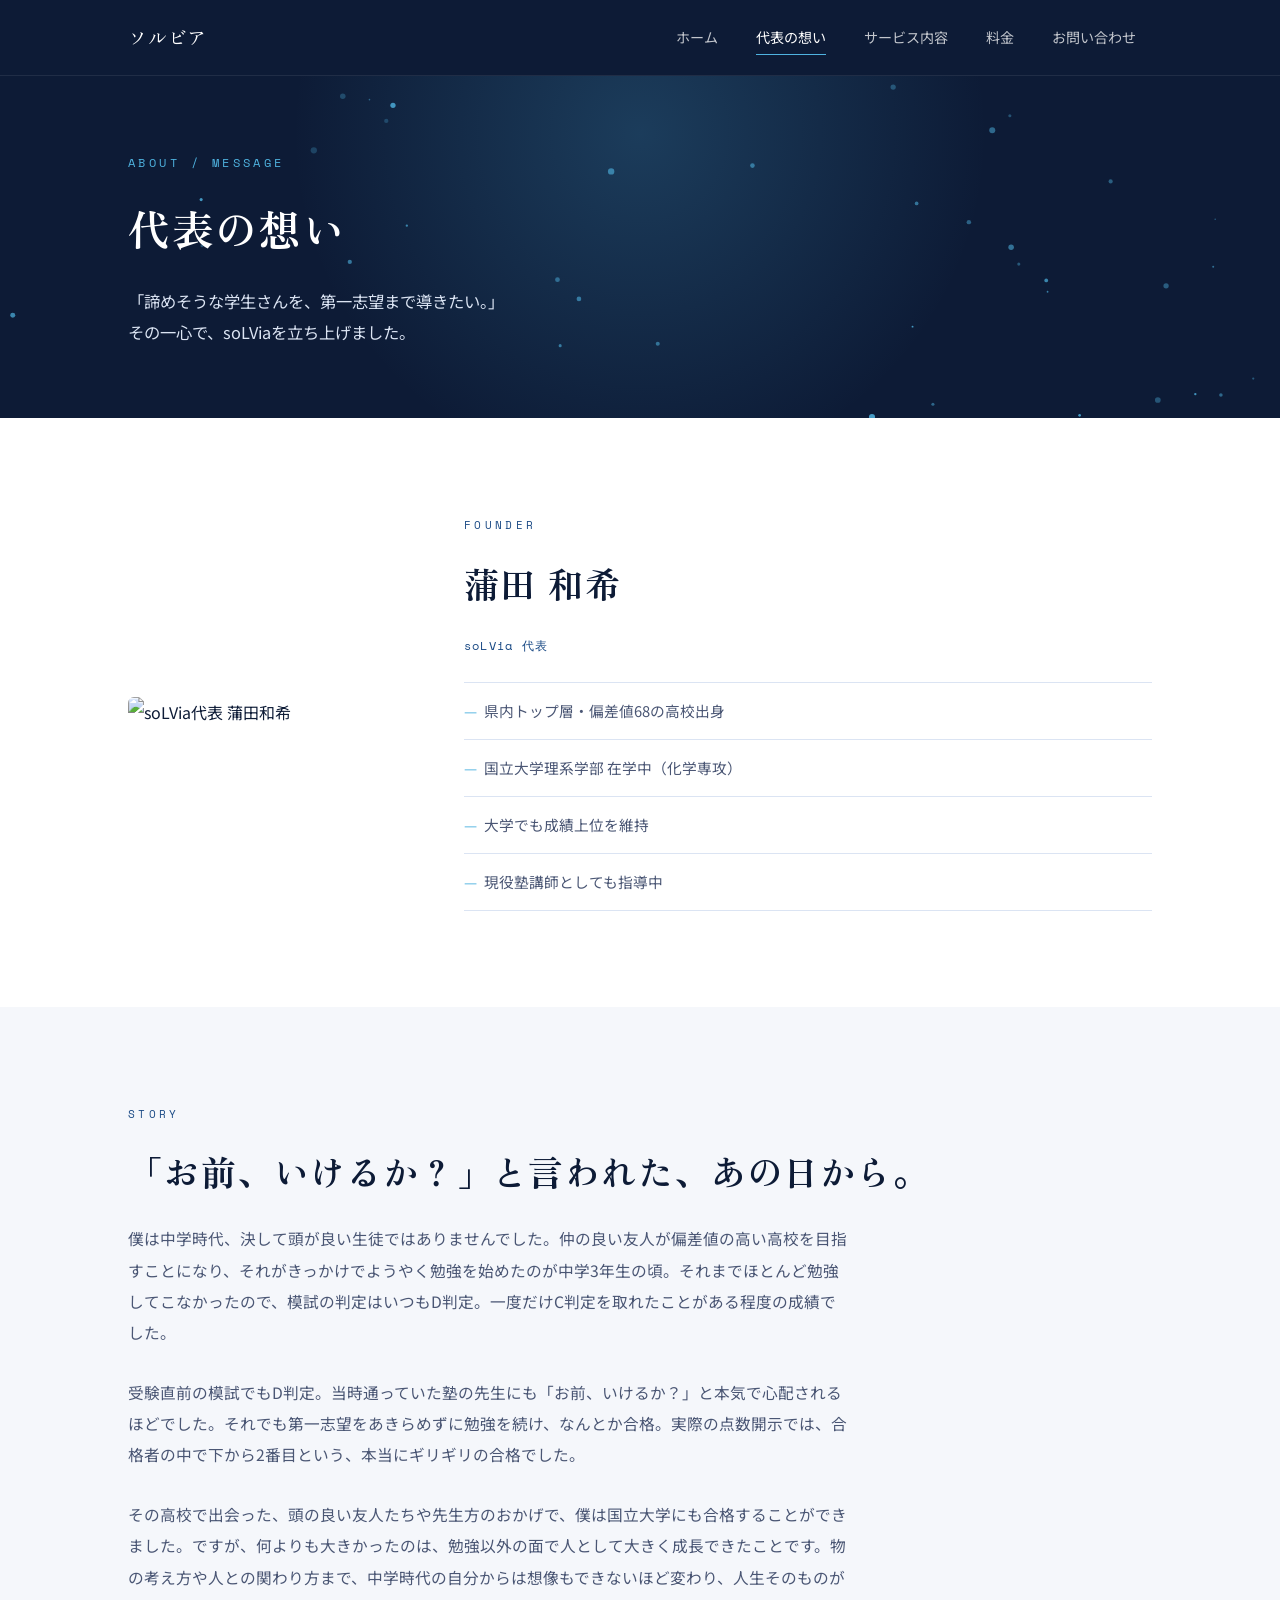
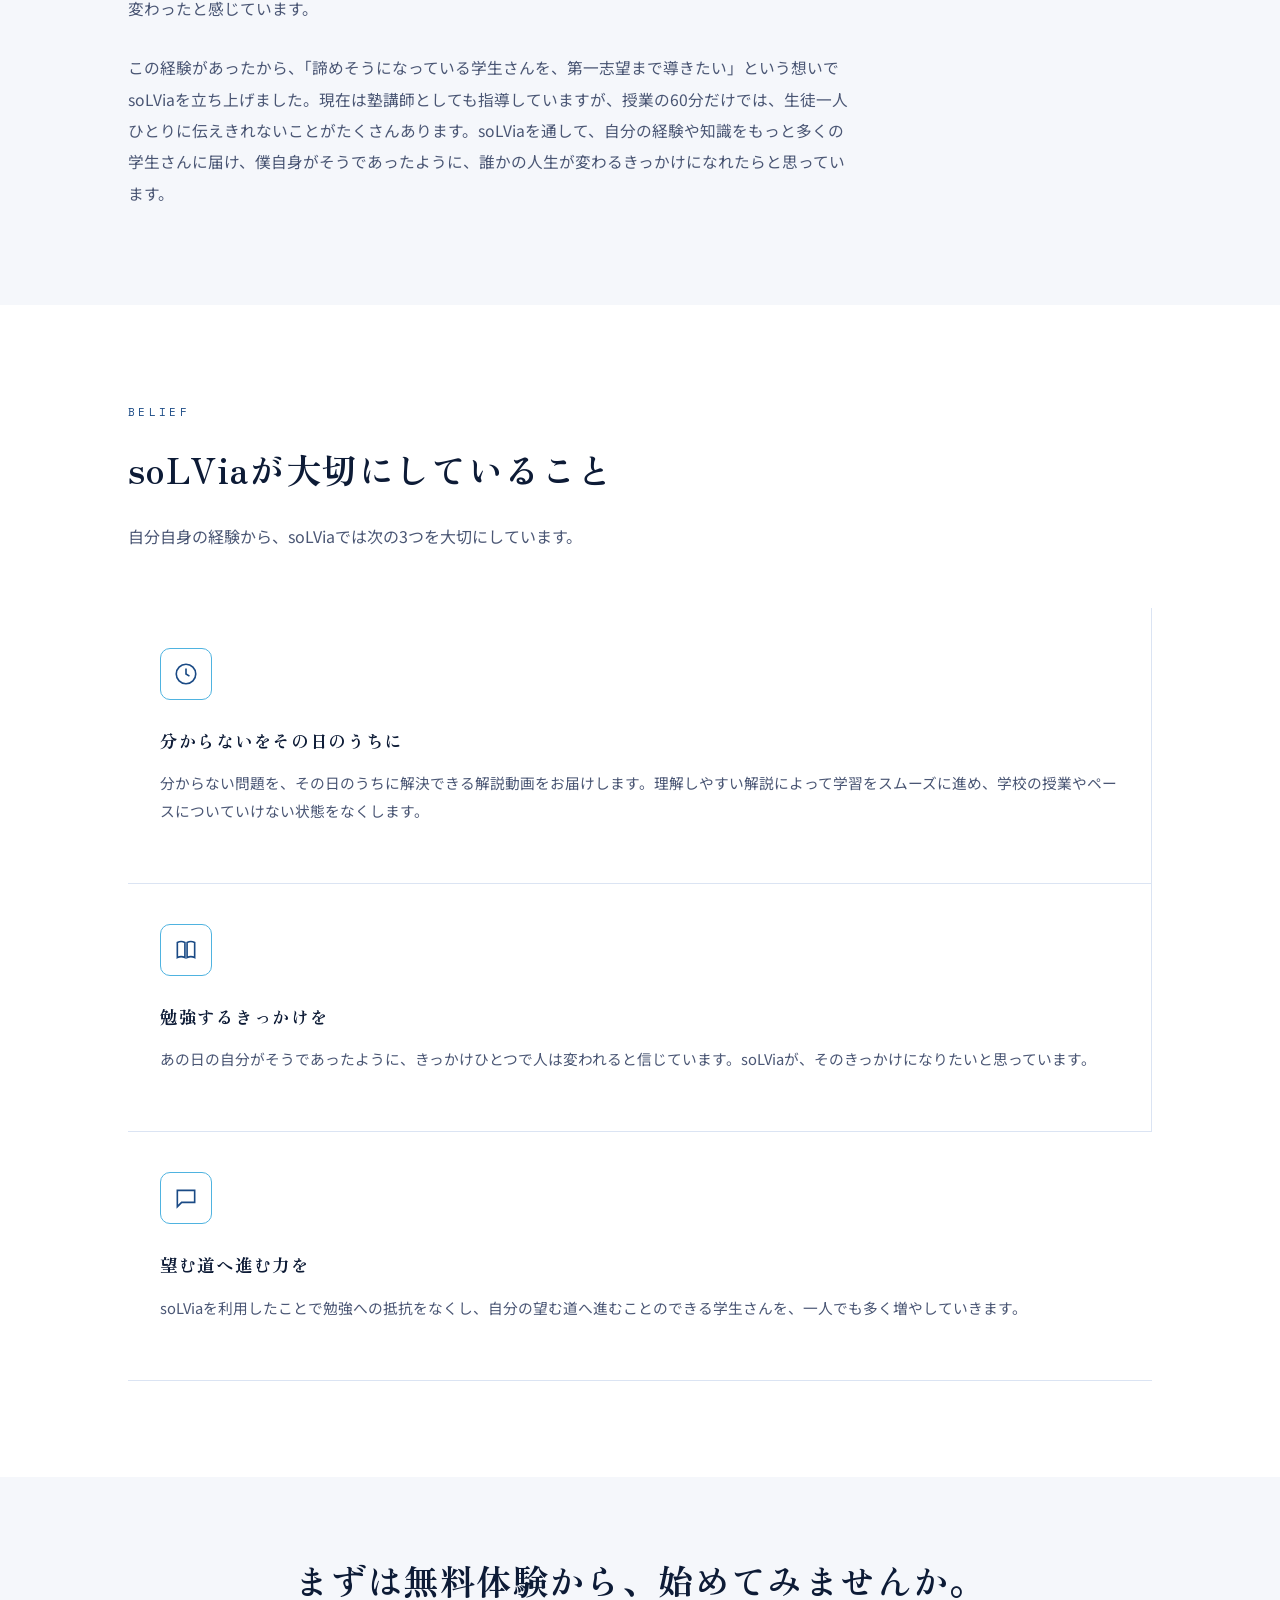
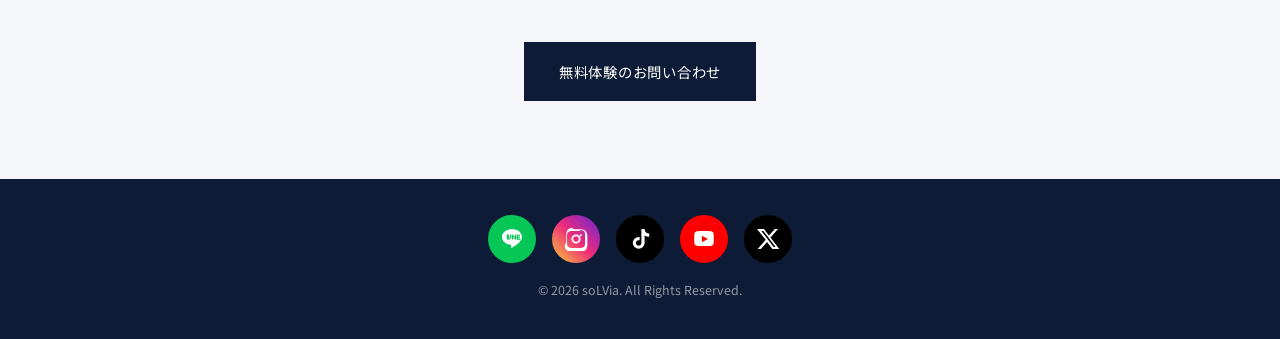
==== about.html @ 4cfb0c6d "公式ラインロゴ修正" ====
<!DOCTYPE html>
<html lang="ja">
<head>
<meta charset="UTF-8">
<meta name="viewport" content="width=device-width, initial-scale=1.0">
<title>代表の想い｜soLVia</title>
<meta name="description" content="soLVia代表・蒲田和希のプロフィールと、サービスに込めた想い。自身の受験経験をもとに、あきらめそうな学生を第一志望まで導きたいという理念でsoLViaを立ち上げました。">
<link rel="icon" href="assets/logo.JPG">
<link rel="canonical" href="https://solvia-study.com/about.html">
<link rel="preconnect" href="https://fonts.googleapis.com">
<link href="https://fonts.googleapis.com/css2?family=Zen+Old+Mincho:wght@500;700&family=Noto+Serif+JP:wght@500;700&family=Noto+Sans+JP:wght@300;400;500;700&family=Space+Mono&display=swap" rel="stylesheet">
<link rel="stylesheet" href="style.css">
</head>
<body>

<header>
  <div class="nav-wrap">
    <a href="index.html" class="brand">
      <span class="brand-text">ソルビア</span>
    </a>
    <button class="menu-btn" id="menuBtn" aria-label="メニュー">☰</button>
    <nav>
      <ul id="navList">
        <li><a href="index.html">ホーム</a></li>
        <li><a href="about.html" class="active">代表の想い</a></li>
        <li><a href="service.html">サービス内容</a></li>
        <li><a href="price.html">料金</a></li>
        <li><a href="contact.html">お問い合わせ</a></li>
      </ul>
    </nav>
  </div>
</header>

<main>
  <div class="hero compact">
    <div class="wrap">
      <div class="hero-eyebrow">ABOUT / MESSAGE</div>
      <h1>代表の想い</h1>
      <p class="lead">「諦めそうな学生さんを、第一志望まで導きたい。」<br>その一心で、soLViaを立ち上げました。</p>
    </div>
  </div>

  <div class="section section-light">
    <div class="wrap">
      <div class="founder-profile">
        <div class="founder-photo">
          <img src="assets/founder.jpg" alt="soLVia代表 蒲田和希">
        </div>
        <div class="founder-info">
          <div class="eyebrow">FOUNDER</div>
          <h2 class="founder-name">蒲田 和希</h2>
          <p class="founder-role">soLVia 代表</p>
          <ul class="founder-facts">
            <li>県内トップ層・偏差値68の高校出身</li>
            <li>国立大学理系学部 在学中（化学専攻）</li>
            <li>大学でも成績上位を維持</li>
            <li>現役塾講師としても指導中</li>
          </ul>
        </div>
      </div>
    </div>
  </div>

  <div class="section section-tint">
    <div class="wrap">
      <div class="eyebrow">STORY</div>
      <h2>「お前、いけるか？」と言われた、あの日から。</h2>

      <div class="story-text">
        <p>
          僕は中学時代、決して頭が良い生徒ではありませんでした。仲の良い友人が偏差値の高い高校を目指すことになり、それがきっかけでようやく勉強を始めたのが中学3年生の頃。それまでほとんど勉強してこなかったので、模試の判定はいつもD判定。一度だけC判定を取れたことがある程度の成績でした。
        </p>
        <p>
          受験直前の模試でもD判定。当時通っていた塾の先生にも「お前、いけるか？」と本気で心配されるほどでした。それでも第一志望をあきらめずに勉強を続け、なんとか合格。実際の点数開示では、合格者の中で下から2番目という、本当にギリギリの合格でした。
        </p>
        <p>
          その高校で出会った、頭の良い友人たちや先生方のおかげで、僕は国立大学にも合格することができました。ですが、何よりも大きかったのは、勉強以外の面で人として大きく成長できたことです。物の考え方や人との関わり方まで、中学時代の自分からは想像もできないほど変わり、人生そのものが変わったと感じています。
        </p>
        <p>
          この経験があったから、「諦めそうになっている学生さんを、第一志望まで導きたい」という想いでsoLViaを立ち上げました。現在は塾講師としても指導していますが、授業の60分だけでは、生徒一人ひとりに伝えきれないことがたくさんあります。soLViaを通して、自分の経験や知識をもっと多くの学生さんに届け、僕自身がそうであったように、誰かの人生が変わるきっかけになれたらと思っています。
        </p>
      </div>
    </div>
  </div>

  <div class="section section-light">
    <div class="wrap">
      <div class="eyebrow">BELIEF</div>
      <h2>soLViaが大切にしていること</h2>
      <p class="desc">
        自分自身の経験から、soLViaでは次の3つを大切にしています。
      </p>

              <div class="about-feature" style="cursor:default;">
          <span class="about-icon" aria-hidden="true">
            <svg viewBox="0 0 24 24" fill="none" stroke="currentColor" stroke-width="1.5"><circle cx="12" cy="12" r="9"/><path d="M12 7v5l3.2 2"/></svg>
          </span>
          <h3>分からないをその日のうちに</h3>
          <p>分からない問題を、その日のうちに解決できる解説動画をお届けします。理解しやすい解説によって学習をスムーズに進め、学校の授業やペースについていけない状態をなくします。</p>
        </div>

        <div class="about-feature" style="cursor:default;">
          <span class="about-icon" aria-hidden="true">
            <svg viewBox="0 0 24 24" fill="none" stroke="currentColor" stroke-width="1.5"><path d="M4 5c2-1 5-1 7 0v14c-2-1-5-1-7 0V5Z"/><path d="M20 5c-2-1-5-1-7 0v14c2-1 5-1 7 0V5Z"/></svg>
          </span>
          <h3>勉強するきっかけを</h3>
          <p>あの日の自分がそうであったように、きっかけひとつで人は変われると信じています。soLViaが、そのきっかけになりたいと思っています。</p>
        </div>

        <div class="about-feature" style="cursor:default;">
          <span class="about-icon" aria-hidden="true">
            <svg viewBox="0 0 24 24" fill="none" stroke="currentColor" stroke-width="1.5"><path d="M4 5h16v11H8l-4 4V5Z"/></svg>
          </span>
          <h3>望む道へ進む力を</h3>
          <p>soLViaを利用したことで勉強への抵抗をなくし、自分の望む道へ進むことのできる学生さんを、一人でも多く増やしていきます。</p>
        </div>
      </div>
    </div>
  </div>

  <div class="section section-tint compact">
    <div class="wrap" style="text-align:center;">
      <h2 style="margin-bottom:28px;">まずは無料体験から、始めてみませんか。</h2>
      <a href="contact.html" class="btn btn-solid-navy">無料体験のお問い合わせ</a>
    </div>
  </div>
</main>

<footer>
  <div class="wrap">
    <div class="social-links">
      <a href="https://lin.ee/7RnWp3B" target="_blank" rel="noopener" class="social-icon social-line" aria-label="LINE公式アカウント">
        <svg viewBox="0 0 24 24" fill="currentColor"><path d="M12 2C6.48 2 2 5.58 2 10c0 3.94 3.53 7.22 8.3 7.86.32.07.76.21.87.49.1.25.06.65.03.9 0 0-.12.7-.14.85-.04.25-.2.98.86.53 1.05-.44 5.68-3.35 7.75-5.73C21.06 13.1 22 11.63 22 10c0-4.42-4.48-8-10-8Zm-3.3 10.6H7.1a.32.32 0 0 1-.32-.32V7.87c0-.18.14-.32.32-.32h1.6c.18 0 .32.14.32.32v3.4h1.68c.18 0 .32.15.32.33v.68a.32.32 0 0 1-.32.32Zm2.15 0h-.55a.32.32 0 0 1-.32-.32v-4.4c0-.18.14-.32.32-.32h.55c.18 0 .32.14.32.32v4.4a.32.32 0 0 1-.32.32Zm5.02 0h-.6a.33.33 0 0 1-.26-.13l-2.02-2.73v2.54c0 .18-.14.32-.32.32h-.55a.32.32 0 0 1-.32-.32v-4.4c0-.18.14-.32.32-.32h.6c.1 0 .2.05.26.13l2.02 2.73V7.87c0-.18.14-.32.32-.32h.55c.18 0 .32.14.32.32v4.4a.32.32 0 0 1-.32.33Zm3.9-3.73h-1.8v.75h1.8c.18 0 .32.14.32.32v.55a.32.32 0 0 1-.32.32h-1.8v.75h1.8c.18 0 .32.15.32.33v.55a.32.32 0 0 1-.32.32h-2.67a.32.32 0 0 1-.32-.32v-4.4c0-.18.14-.32.32-.32h2.67c.18 0 .32.14.32.32v.55a.32.32 0 0 1-.32.32Z"/></svg>
      </a>

      <a href="https://www.instagram.com/solvia.724.gt?igsi=aDB1bjBmbHdyYTA%3D&utm_source=qr" target="_blank" rel="noopener" class="social-icon social-instagram" aria-label="Instagram">
        <svg viewBox="0 0 24 24" fill="currentColor"><path d="M12 2.2c3.2 0 3.6 0 4.9.07 1.2.06 2 .25 2.7.53.7.28 1.3.65 1.9 1.25.6.6.97 1.2 1.25 1.9.28.7.47 1.5.53 2.7.06 1.3.07 1.7.07 4.9s0 3.6-.07 4.9c-.06 1.2-.25 2-.53 2.7a5.4 5.4 0 0 1-1.25 1.9 5.4 5.4 0 0 1-1.9 1.25c-.7.28-1.5.47-2.7.53-1.3.06-1.7.07-4.9.07s-3.6 0-4.9-.07c-1.2-.06-2-.25-2.7-.53a5.4 5.4 0 0 1-1.9-1.25 5.4 5.4 0 0 1-1.25-1.9c-.28-.7-.47-1.5-.53-2.7C2.2 15.6 2.2 15.2 2.2 12s0-3.6.07-4.9c.06-1.2.25-2 .53-2.7.28-.7.65-1.3 1.25-1.9a5.4 5.4 0 0 1 1.9-1.25c.7-.28 1.5-.47 2.7-.53C8.4 2.2 8.8 2.2 12 2.2Zm0 1.8c-3.15 0-3.52 0-4.77.07-1 .05-1.55.21-1.91.35-.48.19-.82.4-1.18.77-.36.36-.58.7-.77 1.18-.14.36-.3.9-.35 1.9C3 9.28 3 9.65 3 12s0 3.52.07 4.77c.05 1 .21 1.55.35 1.9.19.48.4.82.77 1.18.36.36.7.58 1.18.77.36.14.9.3 1.91.35 1.25.06 1.62.07 4.77.07s3.52 0 4.77-.07c1-.05 1.55-.21 1.91-.35.48-.19.82-.4 1.18-.77.36-.36.58-.7.77-1.18.14-.36.3-.9.35-1.9.06-1.25.07-1.62.07-4.77s0-3.52-.07-4.77c-.05-1-.21-1.55-.35-1.9a3.1 3.1 0 0 0-.77-1.18 3.1 3.1 0 0 0-1.18-.77c-.36-.14-.9-.3-1.91-.35C15.52 4 15.15 4 12 4Zm0 3.4A4.6 4.6 0 1 1 7.4 12 4.6 4.6 0 0 1 12 7.4Zm0 1.8a2.8 2.8 0 1 0 2.8 2.8A2.8 2.8 0 0 0 12 9.2Zm4.8-2a1.08 1.08 0 1 1-1.08 1.08A1.08 1.08 0 0 1 16.8 7.2Z"/></svg>
      </a>

      <a href="https://www.tiktok.com/@solvia.724?_r=1&_t=ZS-99HRM1F8xhX" target="_blank" rel="noopener" class="social-icon social-tiktok" aria-label="TikTok">
        <svg viewBox="0 0 24 24" fill="currentColor"><path d="M16.6 2h-3.2v13.9c0 1.5-1.2 2.7-2.7 2.7a2.7 2.7 0 0 1-2.7-2.7 2.7 2.7 0 0 1 2.7-2.7c.3 0 .6 0 .9.1V10c-.3 0-.6-.06-.9-.06A5.9 5.9 0 0 0 4.8 15.9a5.9 5.9 0 0 0 5.9 5.9 5.9 5.9 0 0 0 5.9-5.9V8.4a8.2 8.2 0 0 0 4.6 1.4V6.6a4.9 4.9 0 0 1-4.6-4.6Z"/></svg>
      </a>

      <a href="https://youtube.com/@solvia__724?si=nAznKishrnshzKH8" target="_blank" rel="noopener" class="social-icon social-youtube" aria-label="YouTube">
        <svg viewBox="0 0 24 24" fill="currentColor"><path d="M21.6 7.2s-.2-1.5-.8-2.1c-.8-.8-1.7-.8-2.1-.9C15.9 4 12 4 12 4h0s-3.9 0-6.7.2c-.4 0-1.3.1-2.1.9-.6.6-.8 2.1-.8 2.1S2.2 9 2.2 10.8v1.5c0 1.8.2 3.6.2 3.6s.2 1.5.8 2.1c.8.8 1.8.8 2.3.9 1.7.2 6.5.2 6.5.2s3.9 0 6.7-.2c.4 0 1.3-.1 2.1-.9.6-.6.8-2.1.8-2.1s.2-1.8.2-3.6v-1.5c0-1.8-.2-3.6-.2-3.6ZM9.9 15.3V8.7l6 3.3-6 3.3Z"/></svg>
      </a>

      <a href="https://x.com/solvia724gt?s=11" target="_blank" rel="noopener" class="social-icon social-x" aria-label="X">
        <svg viewBox="0 0 24 24" fill="currentColor"><path d="M18.9 2H22l-7.5 8.6L23.3 22h-6.9l-5.4-7-6.2 7H1.7l8-9.2L1 2h7l4.9 6.4Zm-1.2 18h1.9L7.4 4H5.4Z"/></svg>
      </a>
    </div>
    <div>© 2026 soLVia. All Rights Reserved.</div>
  </div>
</footer>

<script src="script.js"></script>
</body>
</html>
---- style.css ----
:root{
  --navy-deep:#0d1b36;
  --navy-mid:#1a4a85;
  --navy-line:#3a5788;
  --blue-pale:#dbe4f3;
  --bg-light:#f5f7fb;
  --white:#ffffff;
  --text-soft:#4a5674;
  --sky:#4fb3e0;
  --sky-pale:#eaf6fc;
}
*{box-sizing:border-box;margin:0;padding:0;}
html{scroll-behavior:smooth;}
body{
  font-family:'Noto Sans JP',sans-serif;
  color:var(--navy-deep);
  background:var(--bg-light);
  line-height:1.9;
  -webkit-font-smoothing:antialiased;
}
h1,h2,h3,.brand-text{
  font-family:'Zen Old Mincho','Noto Serif JP',serif;
  letter-spacing:.04em;
}
a{color:inherit;text-decoration:none;}

/* ===== Header ===== */
header{
  position:fixed;top:0;left:0;right:0;z-index:100;
  background:var(--navy-deep);
  border-bottom:1px solid rgba(255,255,255,.08);
}
.nav-wrap{
  max-width:1080px;margin:0 auto;
  display:flex;align-items:center;justify-content:space-between;
  padding:14px 28px;
}
.brand{display:flex;align-items:center;gap:10px;}
.brand img{height:34px;width:auto;}
.brand-text{color:var(--white);font-size:1.2rem;}
nav ul{display:flex;gap:6px;list-style:none;}
nav a{
  color:rgba(255,255,255,.75);
  font-size:.88rem;
  padding:10px 16px;
  position:relative;
  display:inline-block;
  transition:color .25s ease;
}
nav a::after{
  content:"";position:absolute;left:16px;right:16px;bottom:6px;height:1px;
  background:var(--sky);transform:scaleX(0);transform-origin:left;
  transition:transform .3s ease;
}
nav a:hover{color:var(--white);}
nav a:hover::after{transform:scaleX(1);}
nav a.active{color:var(--white);}
nav a.active::after{transform:scaleX(1);}
.menu-btn{display:none;background:none;border:none;color:var(--white);font-size:1.4rem;cursor:pointer;}

@media (max-width:760px){
  .brand-text{font-size:1rem;}
  nav ul{
    position:fixed;top:62px;left:0;right:0;
    flex-direction:column;background:var(--navy-mid);
    padding:8px 0;transform:translateY(-120%);
    transition:transform .3s ease;
  }
  nav ul.open{transform:translateY(0);}
  nav a{padding:14px 28px;display:block;}
  .menu-btn{display:block;margin-left:auto;}
}

main{padding-top:62px;}
.wrap{max-width:1080px;margin:0 auto;padding:0 28px;}

/* ===== Hero ===== */
.hero{
  background:var(--navy-deep);
  color:var(--white);
  padding:120px 0 100px;
  position:relative;
  overflow:hidden;
}
.hero.compact{padding:90px 0 70px;}
.hero .wrap{position:relative;z-index:2;}
.hero-eyebrow{
  font-family:'Space Mono',monospace;
  font-size:.72rem;letter-spacing:.3em;color:var(--sky);
  margin-bottom:22px;
}
.hero h1{
  font-size:clamp(2.1rem,5vw,3.4rem);
  font-weight:700;line-height:1.55;
  max-width:820px;
}
.hero.compact h1{font-size:clamp(1.8rem,4vw,2.6rem);}
.hero p.lead{
  margin-top:26px;color:var(--blue-pale);font-size:1.02rem;
  max-width:560px;
}
.hero-cta{margin-top:44px;display:flex;gap:16px;flex-wrap:wrap;}
.btn{
  display:inline-block;padding:15px 34px;font-size:.9rem;
  border:1px solid var(--sky);letter-spacing:.05em;
  transition:all .3s ease;
}
.btn-solid{background:var(--sky);color:var(--navy-deep);border-color:var(--sky);}
.btn-solid:hover{background:transparent;color:var(--sky);}
.btn-solid-navy{background:var(--navy-deep);border-color:var(--navy-deep);color:var(--white);}
.btn-solid-navy:hover{background:transparent;color:var(--navy-deep);}
.btn-outline{color:var(--white);border-color:rgba(255,255,255,.4);}
.btn-outline:hover{border-color:var(--white);}
.btn-outline-navy{color:var(--navy-deep);border-color:var(--navy-deep);}
.btn-outline-navy:hover{background:var(--navy-deep);color:var(--white);}

.via-line{position:absolute;right:-60px;top:0;bottom:0;width:50%;opacity:.5;pointer-events:none;}

/* ===== Sections ===== */
.section{padding:96px 0;}
.section.compact{padding:70px 0;}
.section-light{background:var(--white);}
.section-tint{background:var(--bg-light);}
.eyebrow{
  font-family:'Space Mono',monospace;font-size:.7rem;
  letter-spacing:.3em;color:var(--navy-mid);margin-bottom:14px;
}
.section h2{font-size:clamp(1.6rem,3vw,2.2rem);margin-bottom:18px;color:var(--navy-deep);}
.section .desc{color:var(--text-soft);max-width:620px;margin-bottom:56px;}

.service-row{display:grid;grid-template-columns:repeat(3,1fr);gap:0;position:relative;}
.service-row::before{
  content:"";position:absolute;top:38px;left:12%;right:12%;height:1px;
  background-image:linear-gradient(to right,var(--navy-line) 40%,transparent 0%);
  background-size:12px 1px;background-repeat:repeat-x;z-index:0;
}
.service-card{position:relative;z-index:1;padding:0 24px;text-align:center;}
.service-card a{display:block;}
.service-num{
  width:76px;height:76px;border-radius:50%;
  background:var(--navy-deep);color:var(--white);
  display:flex;align-items:center;justify-content:center;
  margin:0 auto 28px;font-family:'Space Mono',monospace;font-size:1.1rem;
  border:1px solid var(--navy-deep);
}
.service-card h3{font-size:1.15rem;margin-bottom:14px;color:var(--navy-deep);}
.service-card p{color:var(--text-soft);font-size:.92rem;}

@media (max-width:760px){
  .service-row{grid-template-columns:1fr;gap:56px;}
  .service-row::before{display:none;}
}

/* ===== About: icon feature row ===== */
.about-features{
  display:grid;grid-template-columns:repeat(3,1fr);
  border-top:1px solid var(--blue-pale);
}
.about-feature{
  display:block;padding:40px 32px;
  border-right:1px solid var(--blue-pale);
  border-bottom:1px solid var(--blue-pale);
  transition:background .25s ease;
}
.about-feature:last-child{border-right:none;}
.about-feature:hover{background:var(--sky-pale);}
.about-icon{
  display:flex;align-items:center;justify-content:center;
  width:52px;height:52px;border-radius:10px;
  border:1px solid var(--sky);color:var(--navy-mid);
  margin-bottom:24px;
}
.about-icon svg{width:26px;height:26px;}
.about-feature h3{font-size:1.1rem;margin-bottom:12px;color:var(--navy-deep);}
.about-feature p{color:var(--text-soft);font-size:.92rem;margin-bottom:18px;}
.about-link{
  font-family:'Space Mono',monospace;font-size:.76rem;
  color:var(--navy-mid);letter-spacing:.02em;
}

@media (max-width:760px){
  .about-features{grid-template-columns:1fr;}
  .about-feature{border-right:none;}
}

/* ===== Learning cycle: connected arrow flow ===== */
.cycle-flow{
  display:flex;align-items:flex-start;flex-wrap:wrap;
  gap:0;position:relative;
}
.cycle-step{
  flex:1 1 150px;text-align:center;padding:0 6px;
}
.cycle-num{
  width:44px;height:44px;border-radius:50%;
  background:var(--navy-mid);color:var(--white);
  display:flex;align-items:center;justify-content:center;
  margin:0 auto 18px;font-family:'Space Mono',monospace;font-size:.85rem;
}
.cycle-step h3{font-size:.98rem;margin-bottom:10px;color:var(--navy-deep);}
.cycle-step p{color:var(--text-soft);font-size:.84rem;line-height:1.75;}
.cycle-arrow{
  flex:0 0 auto;align-self:center;
  color:var(--sky);font-size:1.4rem;padding-top:2px;
}
.cycle-loop{
  flex-basis:100%;display:flex;align-items:center;justify-content:center;
  gap:10px;margin-top:44px;padding-top:28px;
  border-top:1px dashed var(--navy-line);
}
.cycle-loop-arrow{color:var(--sky);font-size:1.3rem;}
.cycle-loop-label{
  font-family:'Space Mono',monospace;font-size:.75rem;
  letter-spacing:.15em;color:var(--navy-mid);
}

@media (max-width:760px){
  .cycle-flow{flex-direction:column;align-items:stretch;}
  .cycle-step{padding:0;}
  .cycle-arrow{transform:rotate(90deg);margin:6px auto;}
}

/* ===== Original materials: icon grid ===== */
.materials-grid{
  display:grid;grid-template-columns:repeat(2,1fr);gap:2px;
  background:var(--blue-pale);
}
.material-card{
  background:var(--white);padding:36px 34px;
  border-left:3px solid var(--sky);
}
.material-card-wide{grid-column:1 / -1;}
.material-icon{
  display:inline-flex;align-items:center;justify-content:center;
  width:40px;height:40px;color:var(--navy-mid);margin-bottom:18px;
}
.material-icon svg{width:24px;height:24px;}
.material-card h3{font-size:1.05rem;margin-bottom:10px;color:var(--navy-deep);}
.material-card p{color:var(--text-soft);font-size:.9rem;}

@media (max-width:760px){
  .materials-grid{grid-template-columns:1fr;}
}

/* ===== Callout box (shared) ===== */
.callout-box{
  margin-top:40px;background:var(--sky-pale);
  border-left:3px solid var(--navy-mid);
  padding:32px 36px;
}
.callout-box h3{font-size:1.05rem;margin-bottom:12px;color:var(--navy-deep);}
.callout-box p{color:var(--text-soft);font-size:.92rem;}

/* ===== How it works: vertical timeline ===== */
.timeline{position:relative;padding-left:64px;}
.timeline::before{
  content:"";position:absolute;left:21px;top:6px;bottom:6px;width:2px;
  background:var(--blue-pale);
}
.timeline-step{position:relative;padding-bottom:44px;}
.timeline-step:last-child{padding-bottom:0;}
.timeline-num{
  position:absolute;left:-64px;top:0;
  width:44px;height:44px;border-radius:50%;
  background:var(--navy-deep);color:var(--white);
  display:flex;align-items:center;justify-content:center;
  font-family:'Space Mono',monospace;font-size:.85rem;
  border:4px solid var(--white);
}
.timeline-content h3{font-size:1.05rem;margin-bottom:8px;color:var(--navy-deep);padding-top:8px;}
.timeline-content p{color:var(--text-soft);font-size:.9rem;max-width:600px;}

@media (max-width:760px){
  .timeline{padding-left:52px;}
  .timeline-num{left:-52px;width:36px;height:36px;font-size:.75rem;}
  .timeline::before{left:17px;}
}

/* ===== Pricing ===== */
.price-grid{display:grid;grid-template-columns:1fr 1fr;gap:28px;}
.price-grid-3{grid-template-columns:repeat(3,1fr);}
.price-grid-2{grid-template-columns:1fr 1fr;}
.price-card{background:var(--white);border:1px solid var(--blue-pale);padding:44px 36px;position:relative;}
.price-card.highlight{border-color:var(--navy-deep);}
.price-tag{
  font-family:'Space Mono',monospace;font-size:.68rem;letter-spacing:.2em;
  color:var(--navy-mid);margin-bottom:8px;
}
.price-card h3{font-size:1.3rem;margin-bottom:20px;}
.price-amount{font-family:'Space Mono',monospace;font-size:2.6rem;color:var(--navy-deep);}
.price-amount span{font-size:1rem;color:var(--text-soft);}
.price-note{margin-top:6px;font-size:.82rem;color:var(--text-soft);}
.price-includes{margin-top:28px;border-top:1px solid var(--blue-pale);padding-top:22px;}
.price-includes li{list-style:none;font-size:.88rem;color:var(--text-soft);margin-bottom:10px;padding-left:20px;position:relative;}
.price-includes li::before{content:"—";position:absolute;left:0;color:var(--sky);}

@media (max-width:760px){
  .price-grid,.price-grid-3,.price-grid-2{grid-template-columns:1fr;}
}

/* ===== Contact / form embed ===== */
.contact-panel{background:var(--white);border:1px solid var(--blue-pale);padding:8px;}
.form-frame-wrap{border-radius:6px;overflow:hidden;background:var(--bg-light);}
.form-frame-wrap iframe{width:100%;height:1000px;border:none;display:block;}
.contact-alt{text-align:center;margin-top:22px;font-size:.88rem;color:var(--text-soft);}
.contact-alt a{color:var(--navy-deep);font-weight:700;border-bottom:1px solid var(--sky);}
.contact-note{color:var(--text-soft);max-width:620px;margin:0 auto 40px;text-align:center;}

/* ===== Footer ===== */
footer{background:var(--navy-deep);color:rgba(255,255,255,.55);padding:36px 0;}
footer .wrap{display:flex;flex-direction:column;justify-content:center;align-items:center;gap:16px;font-size:.78rem;text-align:center;}
footer .wrap img{height:26px;opacity:.85;}

a:focus-visible, button:focus-visible{outline:2px solid var(--sky);outline-offset:2px;}

@media (prefers-reduced-motion:reduce){
  html{scroll-behavior:auto;}
  *{animation:none !important;transition:none !important;}
}

/* =========================
   STUDY TIPS
========================= */

.article-card {
  max-width: 850px;
  margin: 45px auto 0;
  background: #fff;
  border: 1px solid #e5dfd3;
  position: relative;
  overflow: hidden;
  transition: transform 0.3s ease, box-shadow 0.3s ease;
}

.article-card::before {
  content: "";
  display: block;
  height: 4px;
  background: var(--sky);
}

.article-card-content {
  padding: 40px 45px 45px;
}

.article-tag {
  display: inline-block;
  font-family: "Space Mono", monospace;
  font-size: 11px;
  letter-spacing: 1.5px;
  color: var(--navy-mid);
  border: 1px solid var(--sky);
  padding: 5px 12px;
  margin-bottom: 18px;
}

.article-card h3 {
  font-family: "Noto Serif JP", serif;
  font-size: 28px;
  margin: 0 0 18px;
  color: #222;
}

.article-card p {
  font-size: 15px;
  line-height: 1.9;
  margin: 0 0 30px;
  color: #555;
}

.article-btn {
  display: inline-flex;
  align-items: center;
  justify-content: center;
  gap: 18px;
  min-width: 180px;
  padding: 14px 22px;
  background: #292929;
  color: #fff;
  text-decoration: none;
  font-size: 14px;
  letter-spacing: 0.5px;
  transition: background 0.3s ease, transform 0.3s ease;
}

.article-btn span {
  font-size: 18px;
  transition: transform 0.3s ease;
}

.article-btn:hover {
  background: var(--sky);
  color: #fff;
  transform: translateY(-2px);
}

.article-btn:hover span {
  transform: translateX(5px);
}

.article-card:hover {
  transform: translateY(-4px);
  box-shadow: 0 10px 30px rgba(0, 0, 0, 0.08);
}


/* スマートフォン */

@media (max-width: 700px) {

  .article-card-content {
    padding: 30px 24px 32px;
  }

  .article-card h3 {
    font-size: 23px;
  }

  .article-card p {
    font-size: 14px;
  }

  .article-btn {
    width: 100%;
    min-width: 0;
  }

}

/* =========================
   SERVICE PAGE
========================= */

.mini-link{
  font-family:'Space Mono',monospace;font-size:.76rem;
  color:var(--navy-mid);letter-spacing:.02em;
  display:inline-block;margin-top:24px;
}

/* 01: text + checklist */
.feature-split{
  display:grid;grid-template-columns:1.15fr .85fr;gap:56px;
  align-items:start;margin-top:36px;
}
.feature-checklist{
  list-style:none;background:var(--white);
  border:1px solid var(--blue-pale);
  box-shadow:0 1px 3px rgba(13,27,54,.05);
}
.feature-checklist li{
  display:flex;gap:14px;align-items:flex-start;
  padding:18px 24px;border-bottom:1px solid var(--blue-pale);
  font-size:.9rem;color:var(--text-soft);
}
.feature-checklist li:last-child{border-bottom:none;}
.feature-checklist li::before{
  content:"✓";flex:0 0 auto;width:22px;height:22px;border-radius:50%;
  background:var(--sky-pale);color:var(--navy-mid);
  display:flex;align-items:center;justify-content:center;
  font-size:.72rem;font-weight:700;margin-top:1px;
}

@media (max-width:760px){
  .feature-split{grid-template-columns:1fr;gap:28px;}
}

/* 03: stat grid */
.stat-grid{
  display:grid;grid-template-columns:repeat(2,1fr);gap:2px;
  background:var(--blue-pale);margin-top:36px;
}
.stat-card{background:var(--white);padding:28px 26px;border-top:3px solid var(--sky);}
.stat-card .stat-label{
  font-family:'Space Mono',monospace;font-size:.72rem;
  letter-spacing:.15em;color:var(--navy-mid);margin-bottom:10px;display:block;
}
.stat-card p{color:var(--text-soft);font-size:.88rem;}

@media (max-width:600px){
  .stat-grid{grid-template-columns:1fr;}
}

/* こんな方におすすめ: persona list */
.persona-list{list-style:none;border-top:1px solid var(--blue-pale);margin-top:36px;}
.persona-list li{
  display:flex;gap:18px;align-items:flex-start;
  padding:22px 0;border-bottom:1px solid var(--blue-pale);
}
.persona-mark{
  width:8px;height:8px;border-radius:50%;
  background:var(--sky);margin-top:11px;flex:0 0 auto;
}
.persona-list li p{color:var(--navy-deep);font-size:.98rem;line-height:1.8;}

/* 1週間の学習イメージ */
.week-schedule{border-top:1px solid var(--blue-pale);margin-top:36px;}
.week-row{
  display:flex;gap:28px;padding:18px 0;
  border-bottom:1px solid var(--blue-pale);align-items:baseline;
}
.week-day{
  flex:0 0 92px;font-family:'Zen Old Mincho','Noto Serif JP',serif;
  color:var(--navy-deep);font-weight:700;font-size:1rem;
}
.week-row p{color:var(--text-soft);font-size:.92rem;}

@media (max-width:600px){
  .week-row{flex-direction:column;gap:6px;}
  .week-day{flex-basis:auto;}
}

/* =========================
   PRICE PAGE
========================= */

/* 含まれるもの / 別途費用: two-column checklist */
.checklist-columns{
  display:grid;grid-template-columns:1fr 1fr;gap:32px;
  margin-top:36px;
}
.checklist-col h3{
  font-size:1rem;margin-bottom:16px;color:var(--navy-deep);
}

@media (max-width:760px){
  .checklist-columns{grid-template-columns:1fr;}
}

/* 料金シミュレーション table */
.price-table-wrap{overflow-x:auto;margin-top:36px;border:1px solid var(--blue-pale);}
table.price-table{width:100%;border-collapse:collapse;font-size:.9rem;min-width:520px;}
.price-table th,.price-table td{padding:16px 22px;text-align:left;border-bottom:1px solid var(--blue-pale);}
.price-table thead th{
  background:var(--navy-deep);color:var(--white);
  font-family:'Space Mono',monospace;font-size:.7rem;
  letter-spacing:.08em;font-weight:400;
}
.price-table tbody tr:last-child td{border-bottom:none;}
.price-table tbody tr:nth-child(even){background:var(--bg-light);}
.price-table td{color:var(--text-soft);}
.price-table td.amount{font-family:'Space Mono',monospace;color:var(--navy-deep);font-weight:700;}
.price-table td.amount-option{font-family:'Space Mono',monospace;color:var(--navy-mid);font-weight:700;}
.price-table-note{margin-top:16px;color:var(--text-soft);font-size:.82rem;}

/* 対応科目 */
.subject-block{margin-top:56px;padding-top:40px;border-top:1px solid var(--blue-pale);}
.subject-block h3{font-size:1.05rem;margin-bottom:24px;color:var(--navy-deep);}
.subject-groups{display:flex;flex-direction:column;gap:24px;}
.subject-group-label{
  font-family:'Space Mono',monospace;font-size:.72rem;
  letter-spacing:.15em;color:var(--navy-mid);margin-bottom:12px;
}
.subject-tags{display:flex;flex-wrap:wrap;gap:10px;}
.subject-tag{
  font-family:'Noto Sans JP',sans-serif;font-size:.85rem;
  color:var(--navy-mid);border:1px solid var(--sky);
  background:var(--sky-pale);padding:7px 16px;
}

/* =========================
   PRICE SIMULATOR
========================= */

.btn-oval{
  display:inline-flex;align-items:center;justify-content:center;
  padding:16px 44px;border-radius:999px;
  background:var(--navy-deep);color:var(--white);
  font-family:'Noto Sans JP',sans-serif;font-size:.95rem;letter-spacing:.05em;
  border:1px solid var(--navy-deep);cursor:pointer;
  transition:background .25s ease,color .25s ease,border-color .25s ease;
  margin-top:28px;
}
.btn-oval:hover{background:var(--sky);border-color:var(--sky);color:var(--navy-deep);}

body.sim-open{overflow:hidden;}

.sim-modal{position:fixed;inset:0;z-index:200;display:none;}
.sim-modal.open{display:block;}
.sim-modal-backdrop{position:absolute;inset:0;background:rgba(13,27,54,.55);}
.sim-modal-panel{
  position:relative;z-index:1;background:var(--white);
  max-width:560px;width:calc(100% - 40px);
  margin:6vh auto;padding:52px 44px 40px;
  border-radius:14px;max-height:88vh;overflow-y:auto;
  box-shadow:0 20px 60px rgba(13,27,54,.25);
}
.sim-close{
  position:absolute;top:18px;right:22px;background:none;border:none;
  font-size:1.6rem;color:var(--text-soft);cursor:pointer;line-height:1;
  padding:4px;
}
.sim-close:hover{color:var(--navy-deep);}

.sim-step-label{
  font-family:'Space Mono',monospace;font-size:.7rem;letter-spacing:.2em;
  color:var(--navy-mid);margin-bottom:12px;
}
.sim-screen h3{
  font-size:1.2rem;margin-bottom:28px;color:var(--navy-deep);
  font-family:'Zen Old Mincho','Noto Serif JP',serif;
}

.sim-options{display:flex;flex-direction:column;gap:12px;}
.sim-options-grid{display:grid;grid-template-columns:repeat(4,1fr);gap:10px;}
.sim-option{
  display:block;width:100%;text-align:left;padding:16px 20px;
  background:var(--white);border:1px solid var(--blue-pale);
  color:var(--navy-deep);font-size:.94rem;font-family:'Noto Sans JP',sans-serif;
  cursor:pointer;transition:border-color .2s ease,background .2s ease,color .2s ease;
}
.sim-options-grid .sim-option{text-align:center;padding:14px 4px;}
.sim-option:hover{border-color:var(--sky);background:var(--sky-pale);}
.sim-option.selected{border-color:var(--navy-deep);background:var(--navy-deep);color:var(--white);}

.sim-back{
  display:inline-block;margin-top:32px;background:none;border:none;
  color:var(--navy-mid);font-family:'Space Mono',monospace;font-size:.78rem;
  cursor:pointer;padding:0;
}
.sim-back:hover{color:var(--navy-deep);}

.sim-result-summary{
  font-family:'Space Mono',monospace;font-size:.78rem;
  color:var(--navy-mid);margin-bottom:10px;letter-spacing:.02em;
}
.sim-result-total{
  font-family:'Space Mono',monospace;font-size:2.3rem;color:var(--navy-deep);
  margin-bottom:24px;
}
.sim-result-total span{font-size:1rem;color:var(--text-soft);}
.sim-result-breakdown{list-style:none;border-top:1px solid var(--blue-pale);padding-top:4px;margin-bottom:22px;}
.sim-result-breakdown li{
  display:flex;justify-content:space-between;gap:16px;padding:10px 0;
  border-bottom:1px dashed var(--blue-pale);font-size:.88rem;color:var(--text-soft);
}
.sim-result-breakdown li span:last-child{color:var(--navy-deep);font-weight:700;white-space:nowrap;}
.sim-result-note{font-size:.8rem;color:var(--text-soft);margin-bottom:28px;}
.sim-result-actions{display:flex;flex-wrap:wrap;gap:24px;align-items:center;}

@media (max-width:600px){
  .sim-modal-panel{padding:44px 22px 32px;margin:0;width:100%;max-width:none;
    min-height:100%;border-radius:0;max-height:none;}
  .sim-options-grid{grid-template-columns:repeat(4,1fr);}
}

/* =========================
   SNSロゴ
========================= */

.social-links {
  display: flex;
  align-items: center;
  gap: 16px;
  flex-wrap: wrap;
}

.social-icon {
  display: flex;
  align-items: center;
  justify-content: center;
  width: 48px;
  height: 48px;
  border-radius: 50%;
  color: #fff;
  transition: transform 0.2s ease, box-shadow 0.2s ease;
}

.social-icon svg {
  width: 24px;
  height: 24px;
}

.social-icon:hover {
  transform: translateY(-3px) scale(1.08);
  box-shadow: 0 4px 12px rgba(0,0,0,0.2);
}

.social-instagram {
  background: linear-gradient(45deg, #f9ce34, #ee2a7b, #6228d7);
}

.social-tiktok {
  background: #000;
}

.social-youtube {
  background: #ff0000;
}

.social-x {
  background: #000;
}

/* =========================================
   MOTION: スクロールリビール
========================================= */
.solvia-reveal{
  opacity:0;
  transform:translateY(60px) scale(.94);
  transition:opacity .9s cubic-bezier(.22,1,.36,1), transform .9s cubic-bezier(.22,1,.36,1);
}
.solvia-reveal.is-visible{
  opacity:1;
  transform:translateY(0) scale(1);
}

/* =========================================
   MOTION: ヒーローの光の粒子
========================================= */
.hero-particles{
  position:absolute;
  inset:0;
  width:100%;
  height:100%;
  pointer-events:none;
  z-index:1;
}

/* =========================================
   MOTION: ボタン・カードのホバー演出強化
========================================= */
.btn{position:relative;overflow:hidden;}
.btn::before{
  content:"";position:absolute;top:0;left:-120%;width:60%;height:100%;
  background:linear-gradient(115deg, transparent, rgba(255,255,255,.35), transparent);
  transform:skewX(-20deg);
  transition:left .6s ease;
}
.btn:hover::before{left:130%;}

.about-feature,.material-card,.article-card,.price-card,.stat-card{
  transition:transform .35s ease, box-shadow .35s ease;
}
.about-feature:hover,.material-card:hover{
  transform:translateY(-4px);
  box-shadow:0 12px 28px rgba(13,27,54,.10);
}
.price-card:hover{
  transform:translateY(-6px);
  box-shadow:0 16px 34px rgba(13,27,54,.12);
}
.stat-card:hover{
  transform:translateY(-4px);
  box-shadow:0 10px 24px rgba(13,27,54,.08);
}

.subject-tag{transition:transform .25s ease, background .25s ease, color .25s ease;}
.subject-tag:hover{
  transform:translateY(-2px) scale(1.05);
  background:var(--sky);color:var(--white);
}

/* =========================================
   MOTION: ヒーロー見出し 1文字ずつ大きく登場
========================================= */
.hero-char{
  display:inline-block;
  opacity:0;
  transform:translateY(46px) scale(.8);
  filter:blur(5px);
  animation:heroCharIn .8s cubic-bezier(.16,.84,.44,1) forwards;
}
@keyframes heroCharIn{
  to{opacity:1;transform:translateY(0) scale(1);filter:blur(0);}
}

.hero p.lead,.hero-cta{
  opacity:0;
  transform:translateY(34px);
  animation:heroFadeUp .9s ease forwards;
  animation-delay:1.4s;
}
@keyframes heroFadeUp{
  to{opacity:1;transform:translateY(0);}
}

/* =========================================
   MOTION: カーソルスポットライト
========================================= */
.hero-spotlight{
  position:absolute;inset:0;z-index:1;pointer-events:none;
  background:radial-gradient(560px circle at var(--x,50%) var(--y,20%), rgba(79,179,224,.22), transparent 62%);
}

/* =========================================
   MOTION: メインCTAボタンの脈動
========================================= */
.hero-cta .btn-solid{
  animation:ctaPulse 2.6s ease-in-out infinite;
}
@keyframes ctaPulse{
  0%,100%{box-shadow:0 0 0 0 rgba(79,179,224,.55);}
  50%{box-shadow:0 0 0 16px rgba(79,179,224,0);}
}

.sample-exchange{margin-top:56px;padding-top:40px;border-top:1px solid var(--blue-pale);}
.sample-exchange-title{font-size:1.05rem;margin-bottom:12px;color:var(--navy-deep);}
.sample-exchange-desc{color:var(--text-soft);font-size:.9rem;margin-bottom:28px;}
.sample-exchange-grid{display:grid;grid-template-columns:repeat(2,1fr);gap:24px;max-width:760px;}
.sample-exchange-item{background:var(--white);border:1px solid var(--blue-pale);overflow:hidden;}
.sample-exchange-item img{width:100%;height:auto;max-height:520px;object-fit:contain;display:block;background:var(--bg-light);}
.sample-exchange-item figcaption{padding:14px 16px;font-size:.85rem;color:var(--text-soft);text-align:center;}

@media (max-width:760px){
  .sample-exchange-grid{grid-template-columns:1fr;}
}
/* =========================================
   ABOUT PAGE: 代表プロフィール
========================================= */
.founder-profile{
  display:grid;grid-template-columns:280px 1fr;gap:56px;
  align-items:center;
}
.founder-photo img{
  width:100%;aspect-ratio:1/1;object-fit:cover;
  border-radius:6px;
}
.founder-name{
  font-size:1.8rem;margin:6px 0 4px;color:var(--navy-deep);
}
.founder-role{
  font-family:'Space Mono',monospace;font-size:.78rem;
  letter-spacing:.1em;color:var(--navy-mid);margin-bottom:24px;
}
.founder-facts{list-style:none;border-top:1px solid var(--blue-pale);}
.founder-facts li{
  padding:14px 0;border-bottom:1px solid var(--blue-pale);
  font-size:.92rem;color:var(--text-soft);
  padding-left:20px;position:relative;
}
.founder-facts li::before{
  content:"—";position:absolute;left:0;color:var(--sky);
}

@media (max-width:760px){
  .founder-profile{grid-template-columns:1fr;gap:28px;text-align:center;}
  .founder-photo img{max-width:220px;margin:0 auto;}
  .founder-facts li{text-align:left;}
}

/* =========================================
   ABOUT PAGE: ストーリー本文
========================================= */
.story-text{max-width:720px;}
.story-text p{
  color:var(--text-soft);font-size:.98rem;line-height:2;
  margin-bottom:28px;
}
.story-text p:last-child{margin-bottom:0;}

/* =========================================
   TEXT EMPHASIS
========================================= */
.em-red{
  color:#e6483c;
  font-weight:700;
  font-size:1.15em;
}
.em-strong{
  color:var(--navy-deep);
  font-weight:700;
}

/* =========================================
   TEXT EMPHASIS: モーション付き強調
========================================= */
@keyframes emPulse{
  0%,100%{opacity:1;}
  50%{opacity:.5;}
}
.em-emphasis{
  color:#e6483c;
  font-weight:700;
  font-size:1.25em;
  display:inline-block;
  animation:emPulse 1.6s ease-in-out infinite;
}

.social-line{
  background:#06C755;
}
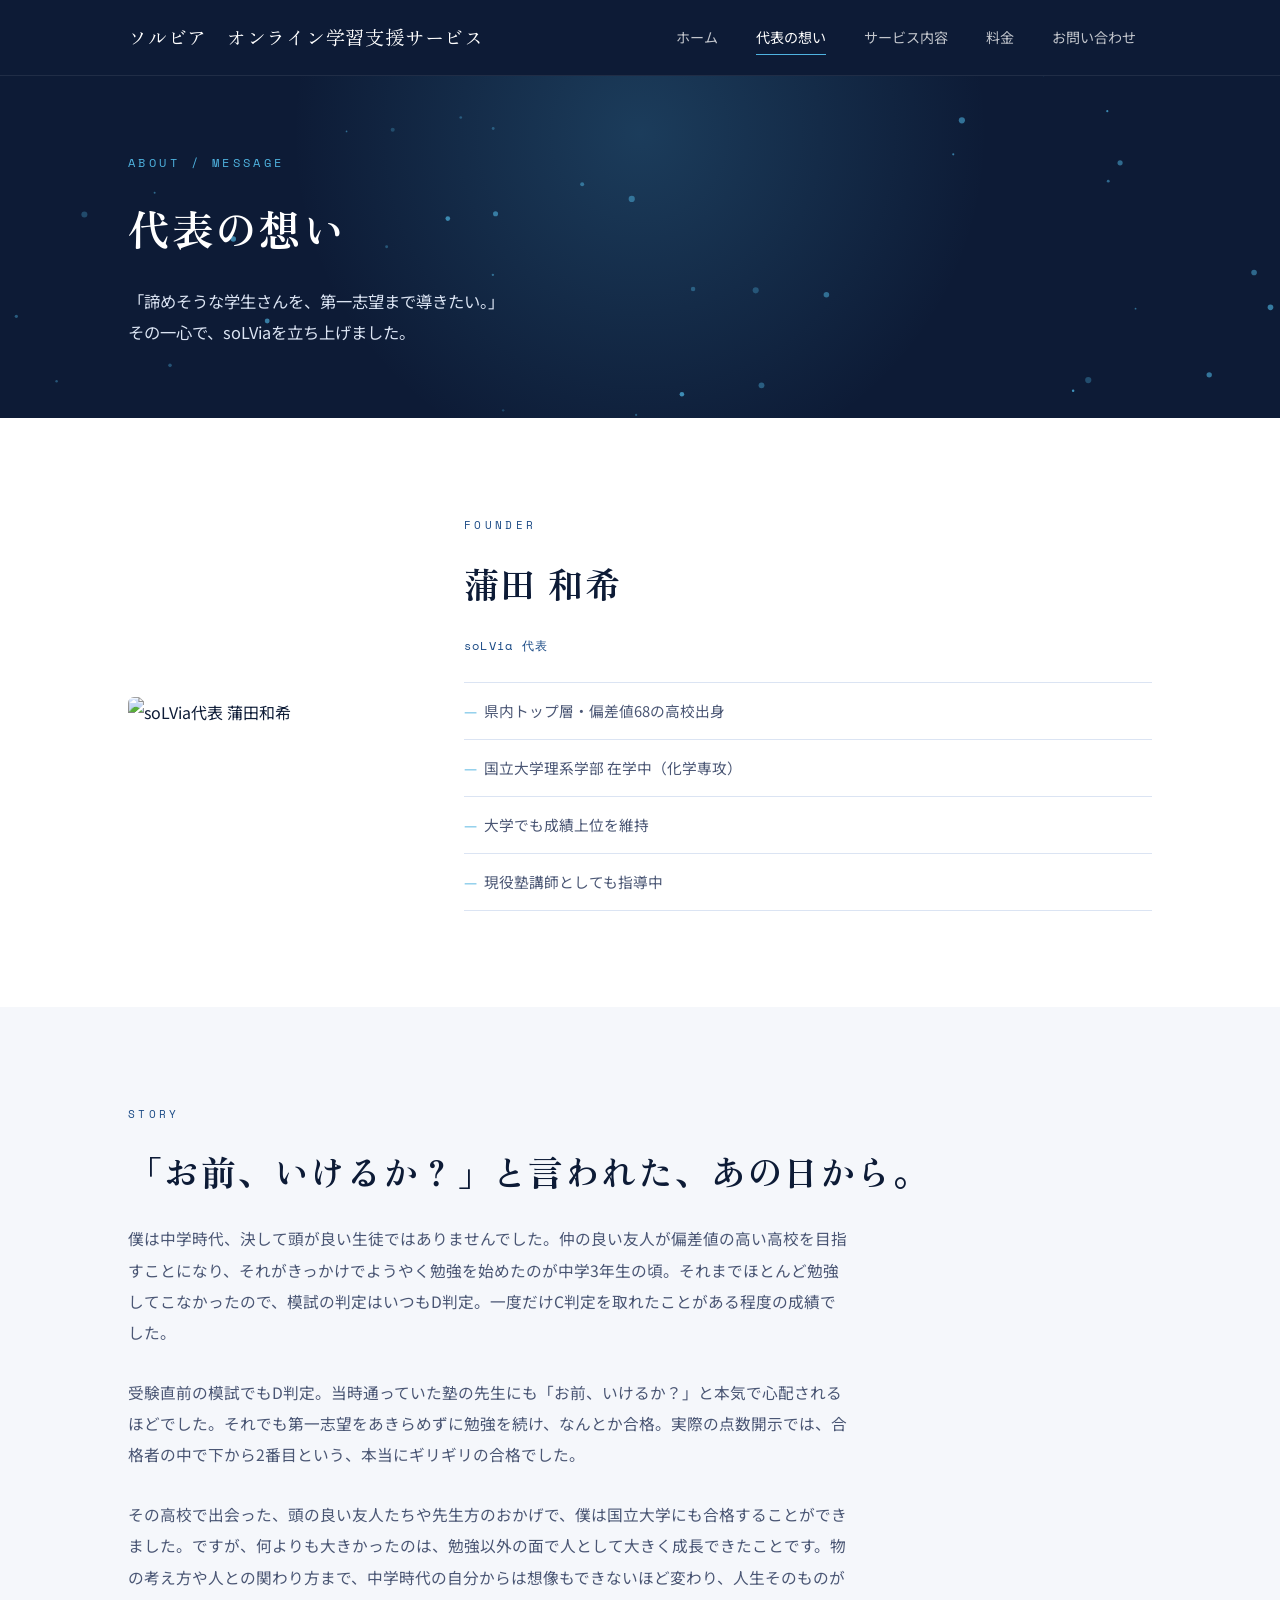
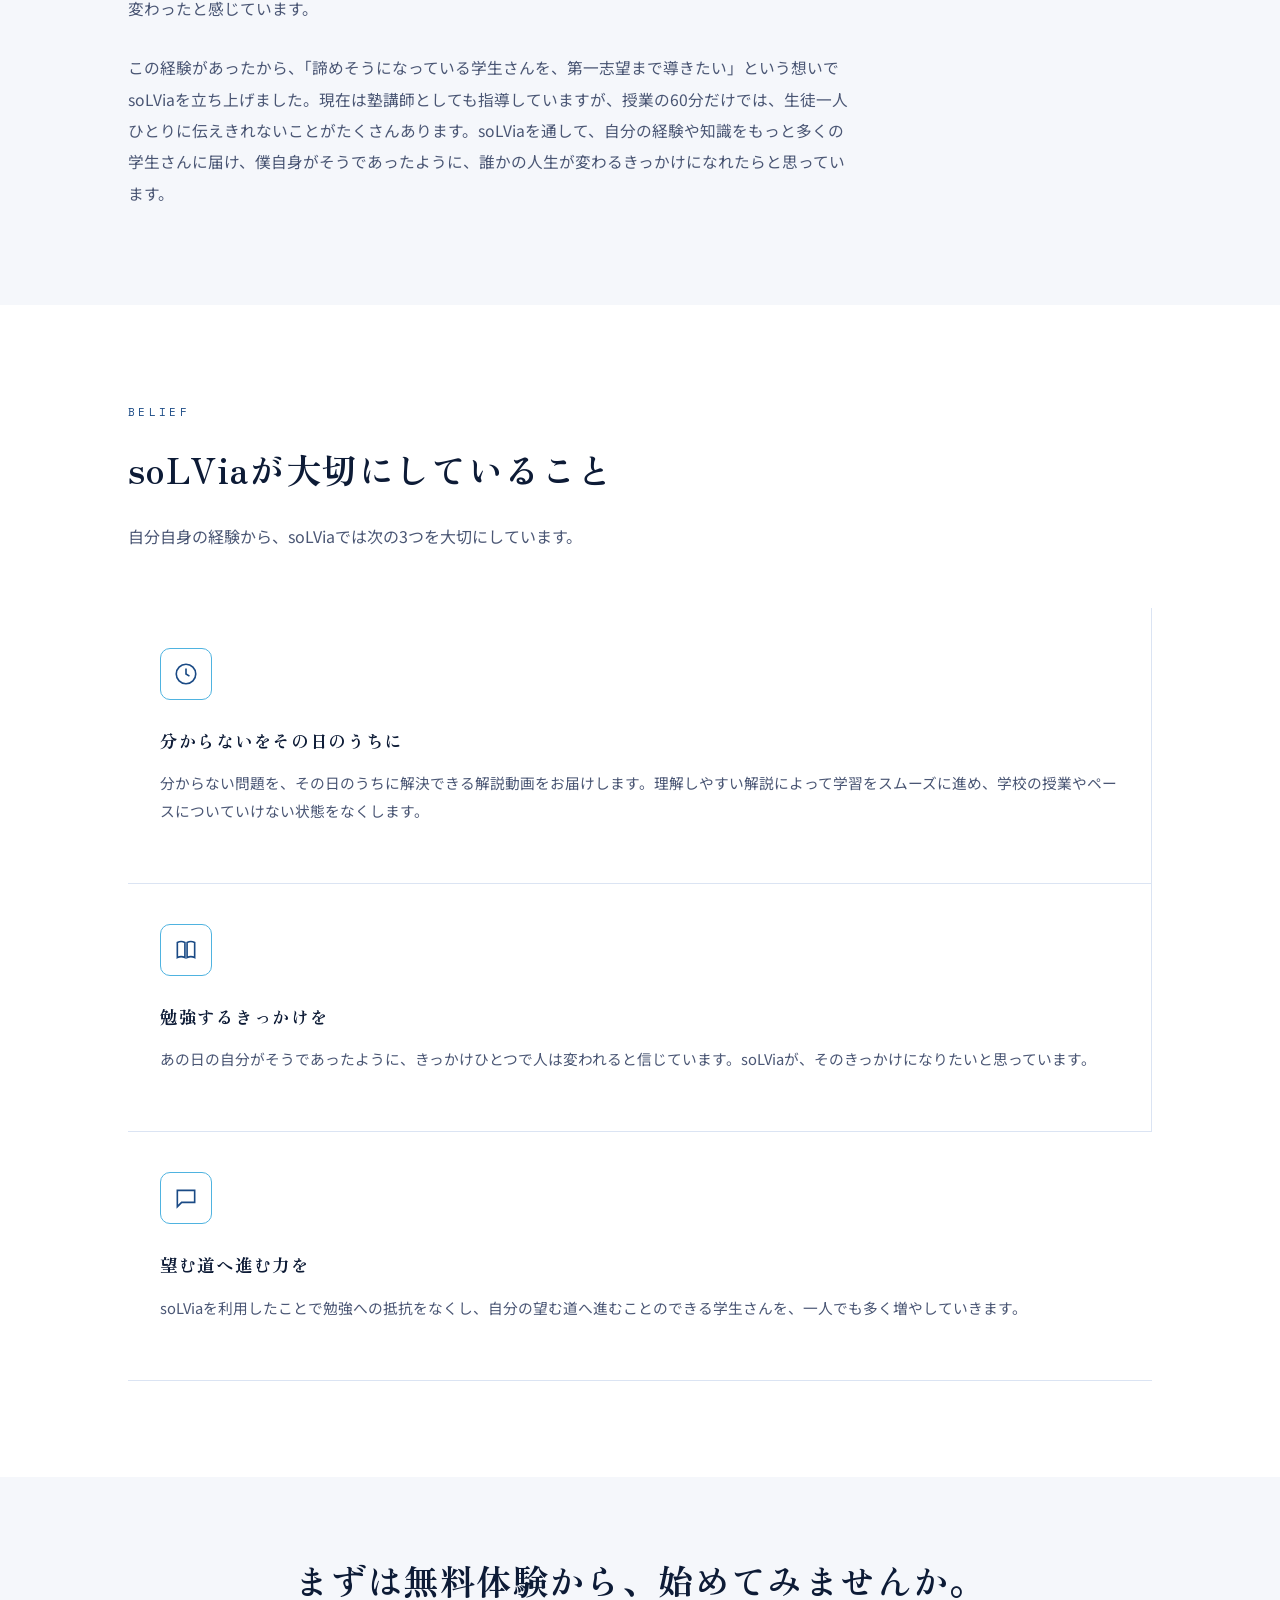
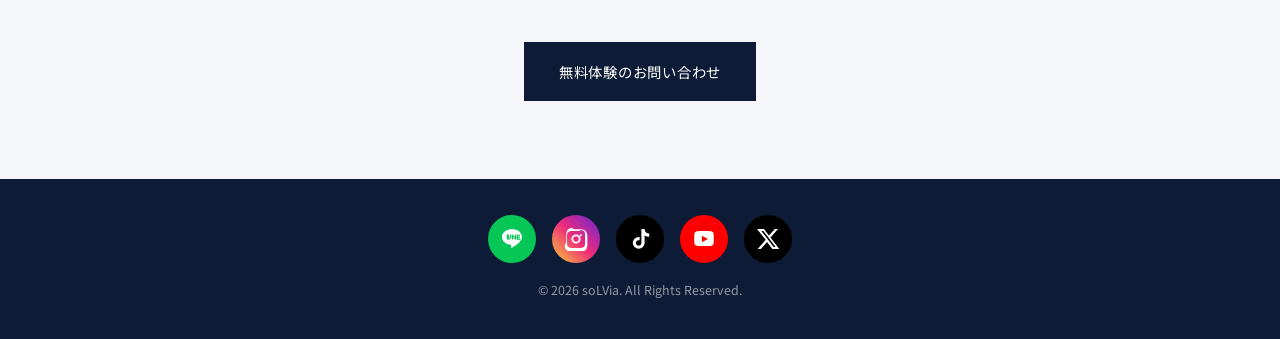
==== commit 0800a8fa: "ヘッダー変更" ====
--- a/about.html
+++ b/about.html
@@ -16,7 +16,7 @@
 <header>
   <div class="nav-wrap">
     <a href="index.html" class="brand">
-      <span class="brand-text">ソルビア</span>
+      <span class="brand-text">ソルビア　オンライン学習支援サービス</span>
     </a>
     <button class="menu-btn" id="menuBtn" aria-label="メニュー">☰</button>
     <nav>
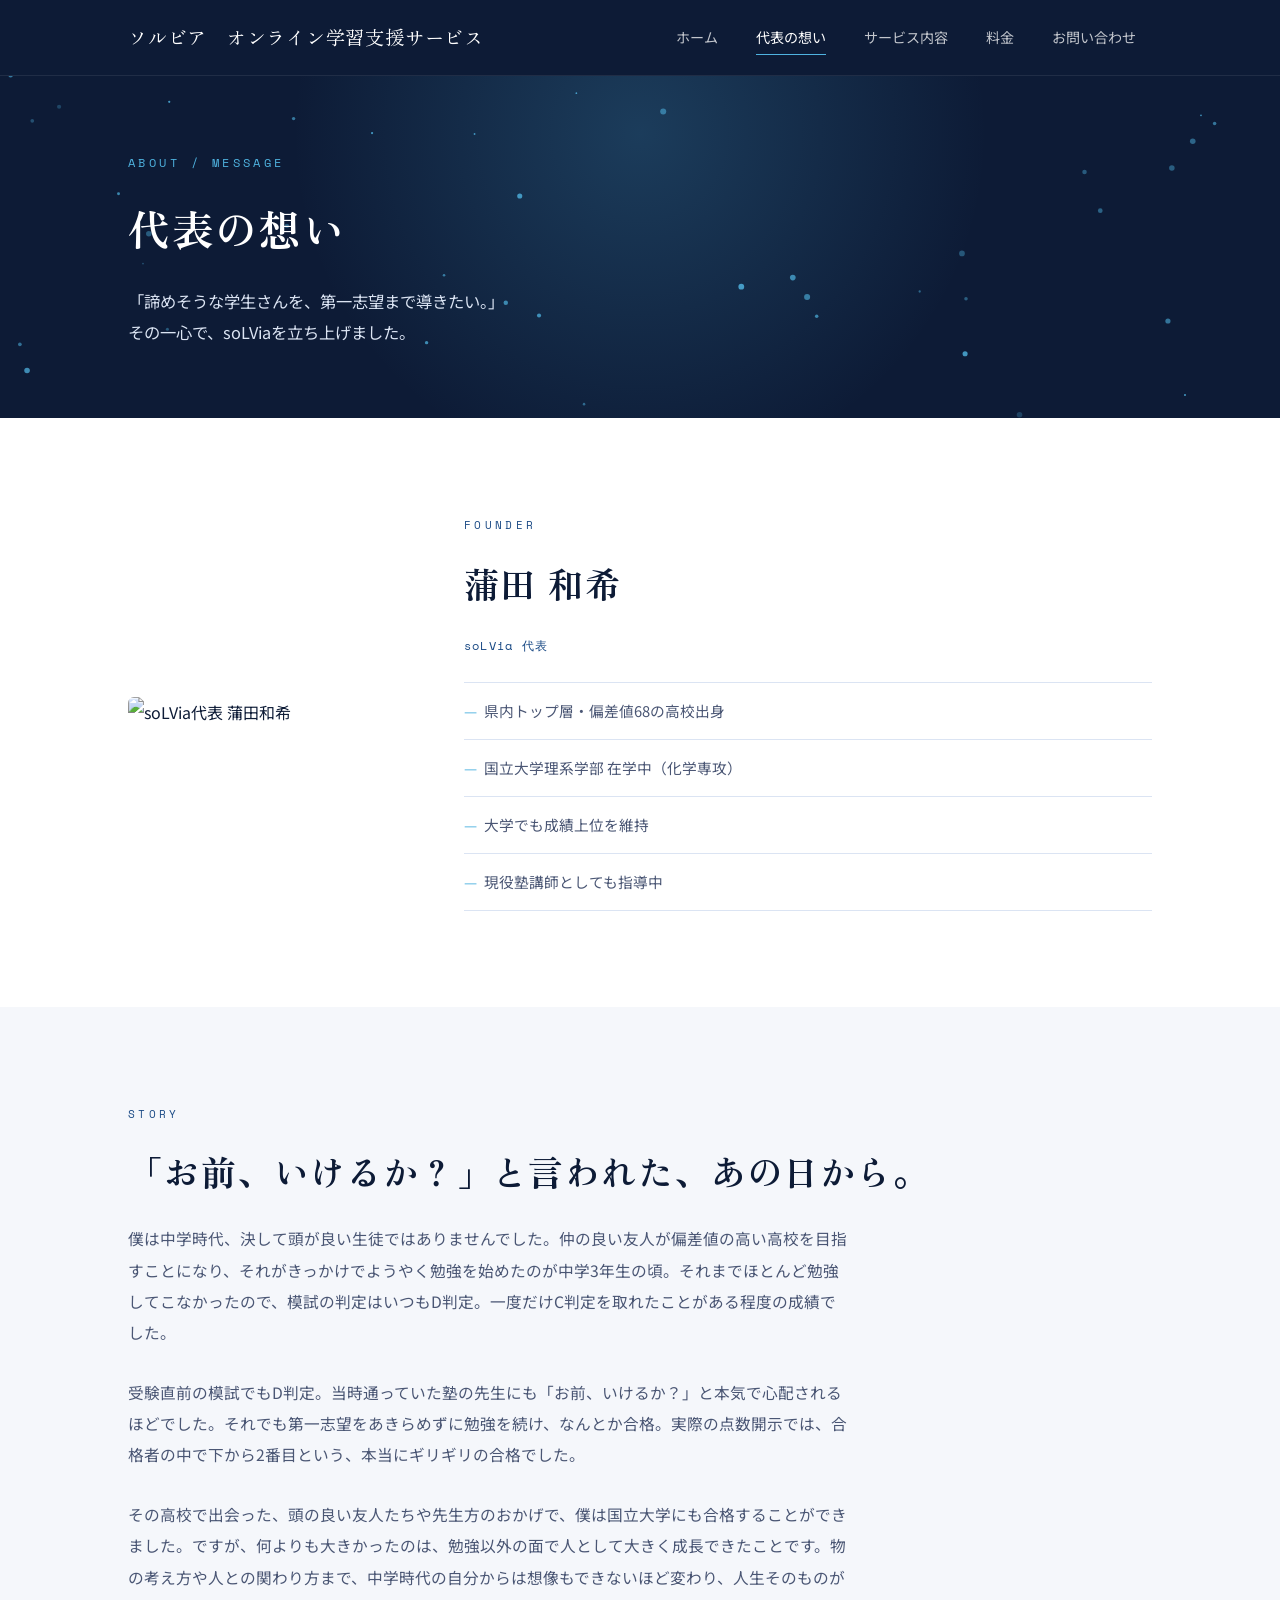
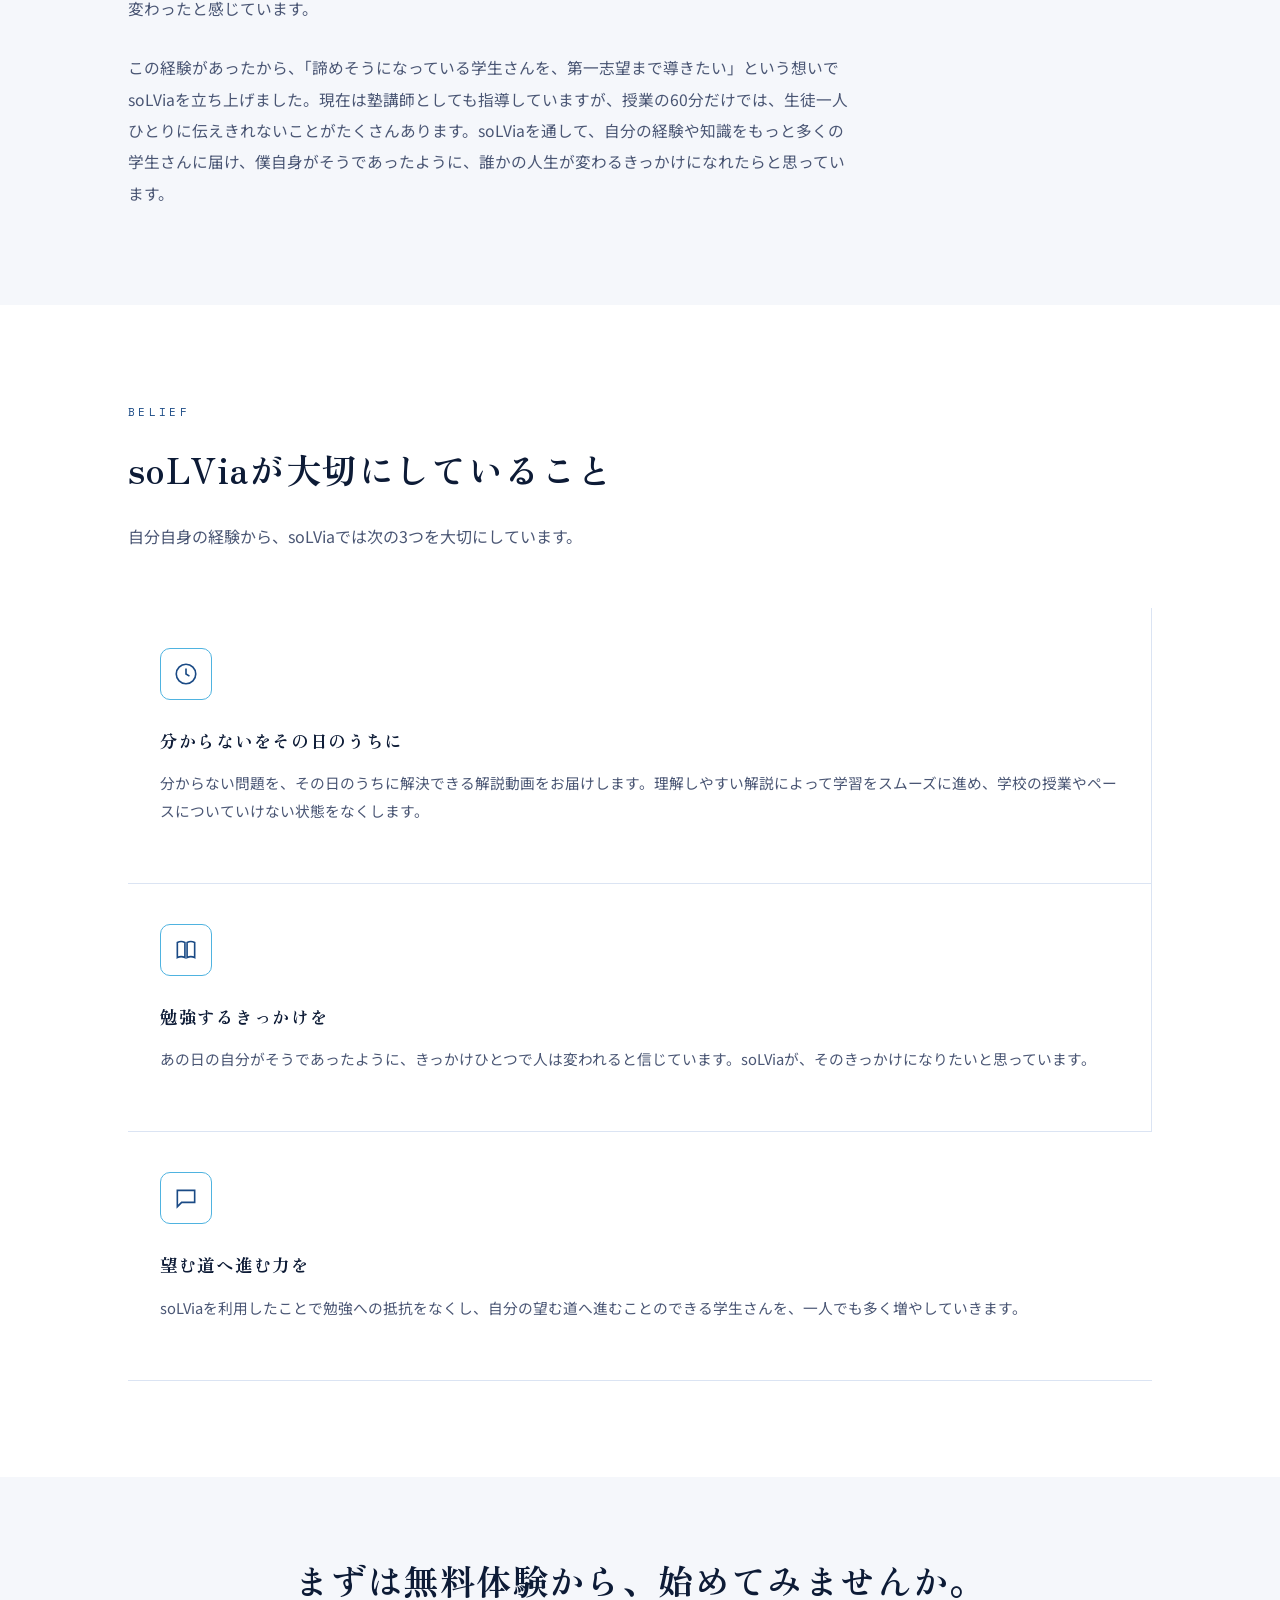
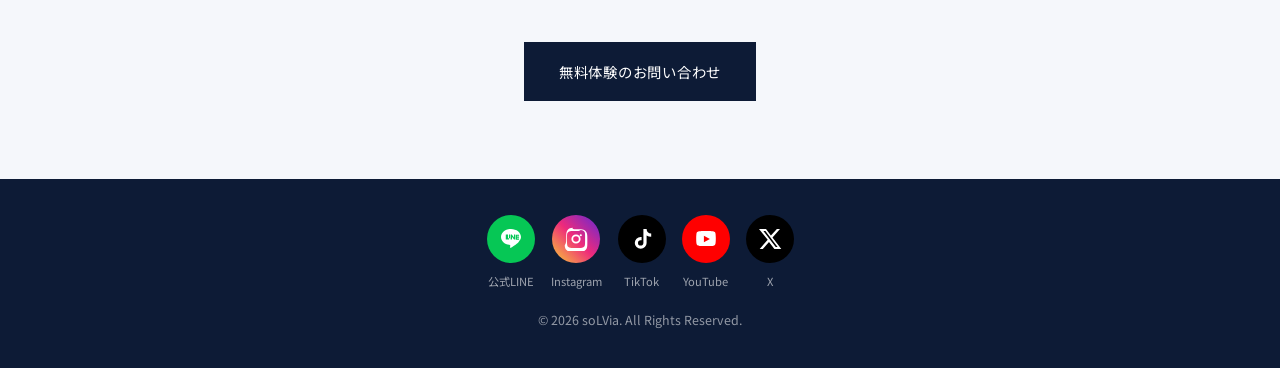
==== commit 3b873d26: "snsアイコン説明追加" ====
--- a/about.html
+++ b/about.html
@@ -128,28 +128,42 @@
 
 <footer>
   <div class="wrap">
-    <div class="social-links">
-      <a href="https://lin.ee/7RnWp3B" target="_blank" rel="noopener" class="social-icon social-line" aria-label="LINE公式アカウント">
-        <svg viewBox="0 0 24 24" fill="currentColor"><path d="M12 2C6.48 2 2 5.58 2 10c0 3.94 3.53 7.22 8.3 7.86.32.07.76.21.87.49.1.25.06.65.03.9 0 0-.12.7-.14.85-.04.25-.2.98.86.53 1.05-.44 5.68-3.35 7.75-5.73C21.06 13.1 22 11.63 22 10c0-4.42-4.48-8-10-8Zm-3.3 10.6H7.1a.32.32 0 0 1-.32-.32V7.87c0-.18.14-.32.32-.32h1.6c.18 0 .32.14.32.32v3.4h1.68c.18 0 .32.15.32.33v.68a.32.32 0 0 1-.32.32Zm2.15 0h-.55a.32.32 0 0 1-.32-.32v-4.4c0-.18.14-.32.32-.32h.55c.18 0 .32.14.32.32v4.4a.32.32 0 0 1-.32.32Zm5.02 0h-.6a.33.33 0 0 1-.26-.13l-2.02-2.73v2.54c0 .18-.14.32-.32.32h-.55a.32.32 0 0 1-.32-.32v-4.4c0-.18.14-.32.32-.32h.6c.1 0 .2.05.26.13l2.02 2.73V7.87c0-.18.14-.32.32-.32h.55c.18 0 .32.14.32.32v4.4a.32.32 0 0 1-.32.33Zm3.9-3.73h-1.8v.75h1.8c.18 0 .32.14.32.32v.55a.32.32 0 0 1-.32.32h-1.8v.75h1.8c.18 0 .32.15.32.33v.55a.32.32 0 0 1-.32.32h-2.67a.32.32 0 0 1-.32-.32v-4.4c0-.18.14-.32.32-.32h2.67c.18 0 .32.14.32.32v.55a.32.32 0 0 1-.32.32Z"/></svg>
-      </a>
+        <div class="social-links">
+      <div class="social-item">
+        <a href="https://lin.ee/7RnWp3B" target="_blank" rel="noopener" class="social-icon social-line" aria-label="LINE公式アカウント">
+          <svg viewBox="0 0 24 24" fill="currentColor"><path d="M12 2C6.48 2 2 5.58 2 10c0 3.94 3.53 7.22 8.3 7.86.32.07.76.21.87.49.1.25.06.65.03.9 0 0-.12.7-.14.85-.04.25-.2.98.86.53 1.05-.44 5.68-3.35 7.75-5.73C21.06 13.1 22 11.63 22 10c0-4.42-4.48-8-10-8Zm-3.3 10.6H7.1a.32.32 0 0 1-.32-.32V7.87c0-.18.14-.32.32-.32h1.6c.18 0 .32.14.32.32v3.4h1.68c.18 0 .32.15.32.33v.68a.32.32 0 0 1-.32.32Zm2.15 0h-.55a.32.32 0 0 1-.32-.32v-4.4c0-.18.14-.32.32-.32h.55c.18 0 .32.14.32.32v4.4a.32.32 0 0 1-.32.32Zm5.02 0h-.6a.33.33 0 0 1-.26-.13l-2.02-2.73v2.54c0 .18-.14.32-.32.32h-.55a.32.32 0 0 1-.32-.32v-4.4c0-.18.14-.32.32-.32h.6c.1 0 .2.05.26.13l2.02 2.73V7.87c0-.18.14-.32.32-.32h.55c.18 0 .32.14.32.32v4.4a.32.32 0 0 1-.32.33Zm3.9-3.73h-1.8v.75h1.8c.18 0 .32.14.32.32v.55a.32.32 0 0 1-.32.32h-1.8v.75h1.8c.18 0 .32.15.32.33v.55a.32.32 0 0 1-.32.32h-2.67a.32.32 0 0 1-.32-.32v-4.4c0-.18.14-.32.32-.32h2.67c.18 0 .32.14.32.32v.55a.32.32 0 0 1-.32.32Z"/></svg>
+        </a>
+        <span class="social-item-label">公式LINE</span>
+      </div>
 
-      <a href="https://www.instagram.com/solvia.724.gt?igsi=aDB1bjBmbHdyYTA%3D&utm_source=qr" target="_blank" rel="noopener" class="social-icon social-instagram" aria-label="Instagram">
-        <svg viewBox="0 0 24 24" fill="currentColor"><path d="M12 2.2c3.2 0 3.6 0 4.9.07 1.2.06 2 .25 2.7.53.7.28 1.3.65 1.9 1.25.6.6.97 1.2 1.25 1.9.28.7.47 1.5.53 2.7.06 1.3.07 1.7.07 4.9s0 3.6-.07 4.9c-.06 1.2-.25 2-.53 2.7a5.4 5.4 0 0 1-1.25 1.9 5.4 5.4 0 0 1-1.9 1.25c-.7.28-1.5.47-2.7.53-1.3.06-1.7.07-4.9.07s-3.6 0-4.9-.07c-1.2-.06-2-.25-2.7-.53a5.4 5.4 0 0 1-1.9-1.25 5.4 5.4 0 0 1-1.25-1.9c-.28-.7-.47-1.5-.53-2.7C2.2 15.6 2.2 15.2 2.2 12s0-3.6.07-4.9c.06-1.2.25-2 .53-2.7.28-.7.65-1.3 1.25-1.9a5.4 5.4 0 0 1 1.9-1.25c.7-.28 1.5-.47 2.7-.53C8.4 2.2 8.8 2.2 12 2.2Zm0 1.8c-3.15 0-3.52 0-4.77.07-1 .05-1.55.21-1.91.35-.48.19-.82.4-1.18.77-.36.36-.58.7-.77 1.18-.14.36-.3.9-.35 1.9C3 9.28 3 9.65 3 12s0 3.52.07 4.77c.05 1 .21 1.55.35 1.9.19.48.4.82.77 1.18.36.36.7.58 1.18.77.36.14.9.3 1.91.35 1.25.06 1.62.07 4.77.07s3.52 0 4.77-.07c1-.05 1.55-.21 1.91-.35.48-.19.82-.4 1.18-.77.36-.36.58-.7.77-1.18.14-.36.3-.9.35-1.9.06-1.25.07-1.62.07-4.77s0-3.52-.07-4.77c-.05-1-.21-1.55-.35-1.9a3.1 3.1 0 0 0-.77-1.18 3.1 3.1 0 0 0-1.18-.77c-.36-.14-.9-.3-1.91-.35C15.52 4 15.15 4 12 4Zm0 3.4A4.6 4.6 0 1 1 7.4 12 4.6 4.6 0 0 1 12 7.4Zm0 1.8a2.8 2.8 0 1 0 2.8 2.8A2.8 2.8 0 0 0 12 9.2Zm4.8-2a1.08 1.08 0 1 1-1.08 1.08A1.08 1.08 0 0 1 16.8 7.2Z"/></svg>
-      </a>
+      <div class="social-item">
+        <a href="https://www.instagram.com/solvia.724.gt?igsi=aDB1bjBmbHdyYTA%3D&utm_source=qr" target="_blank" rel="noopener" class="social-icon social-instagram" aria-label="Instagram">
+          <svg viewBox="0 0 24 24" fill="currentColor"><path d="M12 2.2c3.2 0 3.6 0 4.9.07 1.2.06 2 .25 2.7.53.7.28 1.3.65 1.9 1.25.6.6.97 1.2 1.25 1.9.28.7.47 1.5.53 2.7.06 1.3.07 1.7.07 4.9s0 3.6-.07 4.9c-.06 1.2-.25 2-.53 2.7a5.4 5.4 0 0 1-1.25 1.9 5.4 5.4 0 0 1-1.9 1.25c-.7.28-1.5.47-2.7.53-1.3.06-1.7.07-4.9.07s-3.6 0-4.9-.07c-1.2-.06-2-.25-2.7-.53a5.4 5.4 0 0 1-1.9-1.25 5.4 5.4 0 0 1-1.25-1.9c-.28-.7-.47-1.5-.53-2.7C2.2 15.6 2.2 15.2 2.2 12s0-3.6.07-4.9c.06-1.2.25-2 .53-2.7.28-.7.65-1.3 1.25-1.9a5.4 5.4 0 0 1 1.9-1.25c.7-.28 1.5-.47 2.7-.53C8.4 2.2 8.8 2.2 12 2.2Zm0 1.8c-3.15 0-3.52 0-4.77.07-1 .05-1.55.21-1.91.35-.48.19-.82.4-1.18.77-.36.36-.58.7-.77 1.18-.14.36-.3.9-.35 1.9C3 9.28 3 9.65 3 12s0 3.52.07 4.77c.05 1 .21 1.55.35 1.9.19.48.4.82.77 1.18.36.36.7.58 1.18.77.36.14.9.3 1.91.35 1.25.06 1.62.07 4.77.07s3.52 0 4.77-.07c1-.05 1.55-.21 1.91-.35.48-.19.82-.4 1.18-.77.36-.36.58-.7.77-1.18.14-.36.3-.9.35-1.9.06-1.25.07-1.62.07-4.77s0-3.52-.07-4.77c-.05-1-.21-1.55-.35-1.9a3.1 3.1 0 0 0-.77-1.18 3.1 3.1 0 0 0-1.18-.77c-.36-.14-.9-.3-1.91-.35C15.52 4 15.15 4 12 4Zm0 3.4A4.6 4.6 0 1 1 7.4 12 4.6 4.6 0 0 1 12 7.4Zm0 1.8a2.8 2.8 0 1 0 2.8 2.8A2.8 2.8 0 0 0 12 9.2Zm4.8-2a1.08 1.08 0 1 1-1.08 1.08A1.08 1.08 0 0 1 16.8 7.2Z"/></svg>
+        </a>
+        <span class="social-item-label">Instagram</span>
+      </div>
 
-      <a href="https://www.tiktok.com/@solvia.724?_r=1&_t=ZS-99HRM1F8xhX" target="_blank" rel="noopener" class="social-icon social-tiktok" aria-label="TikTok">
-        <svg viewBox="0 0 24 24" fill="currentColor"><path d="M16.6 2h-3.2v13.9c0 1.5-1.2 2.7-2.7 2.7a2.7 2.7 0 0 1-2.7-2.7 2.7 2.7 0 0 1 2.7-2.7c.3 0 .6 0 .9.1V10c-.3 0-.6-.06-.9-.06A5.9 5.9 0 0 0 4.8 15.9a5.9 5.9 0 0 0 5.9 5.9 5.9 5.9 0 0 0 5.9-5.9V8.4a8.2 8.2 0 0 0 4.6 1.4V6.6a4.9 4.9 0 0 1-4.6-4.6Z"/></svg>
-      </a>
+      <div class="social-item">
+        <a href="https://www.tiktok.com/@solvia.724?_r=1&_t=ZS-99HRM1F8xhX" target="_blank" rel="noopener" class="social-icon social-tiktok" aria-label="TikTok">
+          <svg viewBox="0 0 24 24" fill="currentColor"><path d="M16.6 2h-3.2v13.9c0 1.5-1.2 2.7-2.7 2.7a2.7 2.7 0 0 1-2.7-2.7 2.7 2.7 0 0 1 2.7-2.7c.3 0 .6 0 .9.1V10c-.3 0-.6-.06-.9-.06A5.9 5.9 0 0 0 4.8 15.9a5.9 5.9 0 0 0 5.9 5.9 5.9 5.9 0 0 0 5.9-5.9V8.4a8.2 8.2 0 0 0 4.6 1.4V6.6a4.9 4.9 0 0 1-4.6-4.6Z"/></svg>
+        </a>
+        <span class="social-item-label">TikTok</span>
+      </div>
 
-      <a href="https://youtube.com/@solvia__724?si=nAznKishrnshzKH8" target="_blank" rel="noopener" class="social-icon social-youtube" aria-label="YouTube">
-        <svg viewBox="0 0 24 24" fill="currentColor"><path d="M21.6 7.2s-.2-1.5-.8-2.1c-.8-.8-1.7-.8-2.1-.9C15.9 4 12 4 12 4h0s-3.9 0-6.7.2c-.4 0-1.3.1-2.1.9-.6.6-.8 2.1-.8 2.1S2.2 9 2.2 10.8v1.5c0 1.8.2 3.6.2 3.6s.2 1.5.8 2.1c.8.8 1.8.8 2.3.9 1.7.2 6.5.2 6.5.2s3.9 0 6.7-.2c.4 0 1.3-.1 2.1-.9.6-.6.8-2.1.8-2.1s.2-1.8.2-3.6v-1.5c0-1.8-.2-3.6-.2-3.6ZM9.9 15.3V8.7l6 3.3-6 3.3Z"/></svg>
-      </a>
+      <div class="social-item">
+        <a href="https://youtube.com/@solvia__724?si=nAznKishrnshzKH8" target="_blank" rel="noopener" class="social-icon social-youtube" aria-label="YouTube">
+          <svg viewBox="0 0 24 24" fill="currentColor"><path d="M21.6 7.2s-.2-1.5-.8-2.1c-.8-.8-1.7-.8-2.1-.9C15.9 4 12 4 12 4h0s-3.9 0-6.7.2c-.4 0-1.3.1-2.1.9-.6.6-.8 2.1-.8 2.1S2.2 9 2.2 10.8v1.5c0 1.8.2 3.6.2 3.6s.2 1.5.8 2.1c.8.8 1.8.8 2.3.9 1.7.2 6.5.2 6.5.2s3.9 0 6.7-.2c.4 0 1.3-.1 2.1-.9.6-.6.8-2.1.8-2.1s.2-1.8.2-3.6v-1.5c0-1.8-.2-3.6-.2-3.6ZM9.9 15.3V8.7l6 3.3-6 3.3Z"/></svg>
+        </a>
+        <span class="social-item-label">YouTube</span>
+      </div>
 
-      <a href="https://x.com/solvia724gt?s=11" target="_blank" rel="noopener" class="social-icon social-x" aria-label="X">
-        <svg viewBox="0 0 24 24" fill="currentColor"><path d="M18.9 2H22l-7.5 8.6L23.3 22h-6.9l-5.4-7-6.2 7H1.7l8-9.2L1 2h7l4.9 6.4Zm-1.2 18h1.9L7.4 4H5.4Z"/></svg>
-      </a>
-    </div>
-    <div>© 2026 soLVia. All Rights Reserved.</div>
+      <div class="social-item">
+        <a href="https://x.com/solvia724gt?s=11" target="_blank" rel="noopener" class="social-icon social-x" aria-label="X">
+          <svg viewBox="0 0 24 24" fill="currentColor"><path d="M18.9 2H22l-7.5 8.6L23.3 22h-6.9l-5.4-7-6.2 7H1.7l8-9.2L1 2h7l4.9 6.4Zm-1.2 18h1.9L7.4 4H5.4Z"/></svg>
+        </a>
+        <span class="social-item-label">X</span>
+      </div>
+    </div>© 2026 soLVia. All Rights Reserved.</div>
   </div>
 </footer>
 
--- a/style.css
+++ b/style.css
@@ -878,4 +878,23 @@
 
 .social-line{
   background:#06C755;
+}
+
+/* =========================================
+   SOCIAL LINKS: ラベル付き表示
+========================================= */
+.social-links{
+  align-items:flex-start;
+}
+.social-item{
+  display:flex;
+  flex-direction:column;
+  align-items:center;
+  gap:8px;
+}
+.social-item-label{
+  font-family:'Noto Sans JP',sans-serif;
+  font-size:.7rem;
+  color:rgba(255,255,255,.6);
+  white-space:nowrap;
 }
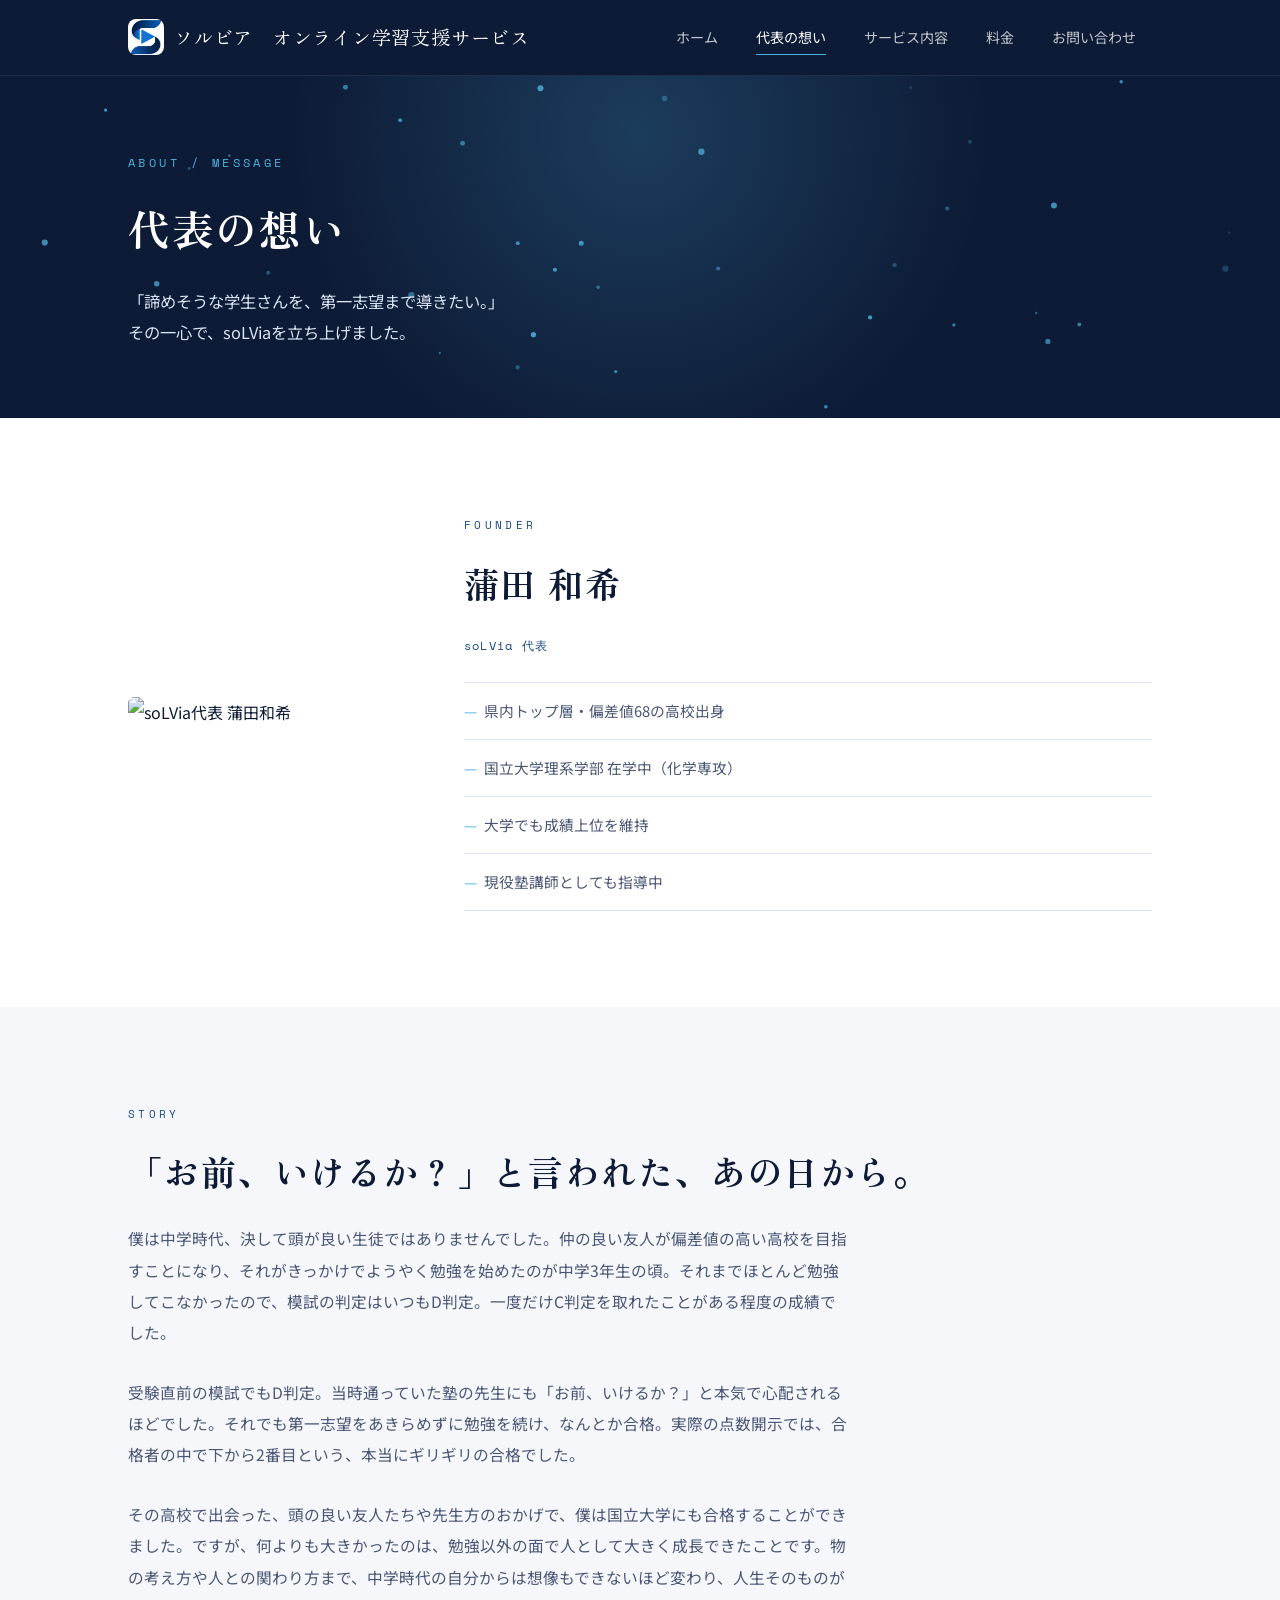
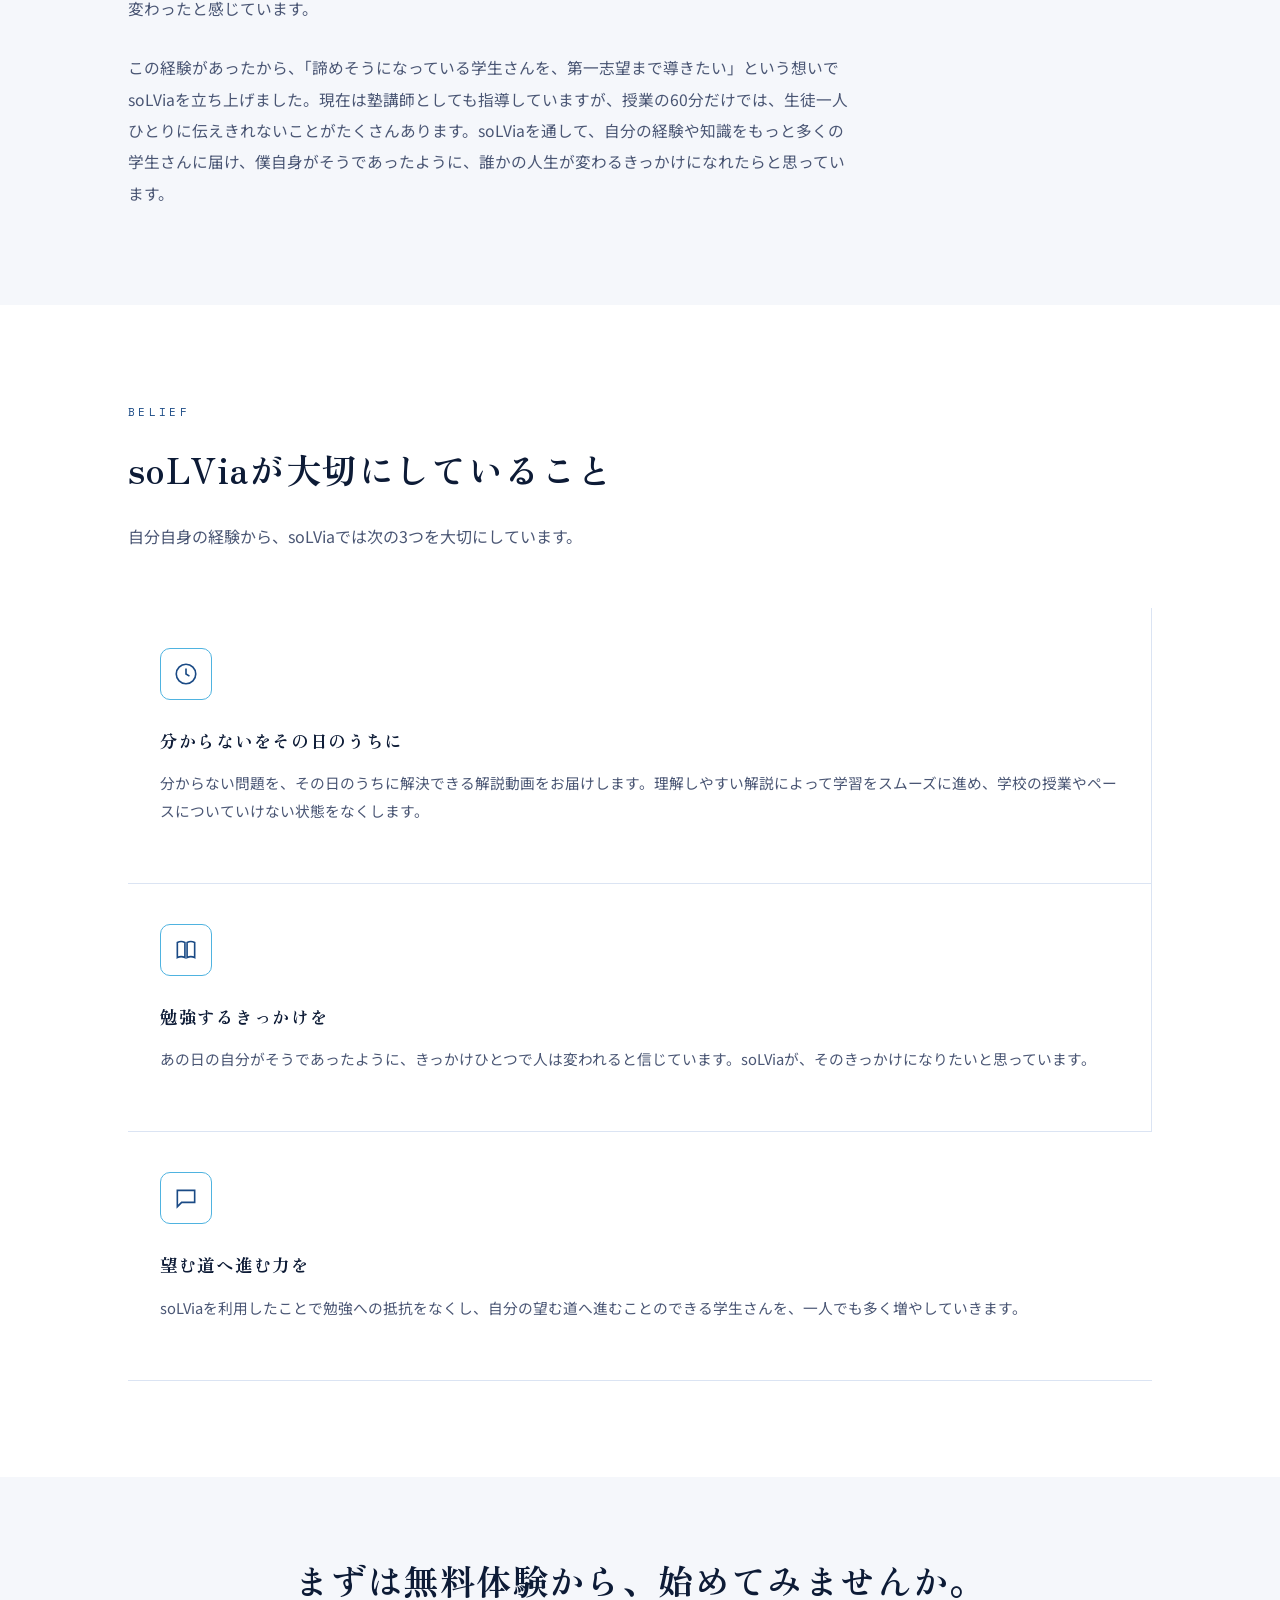
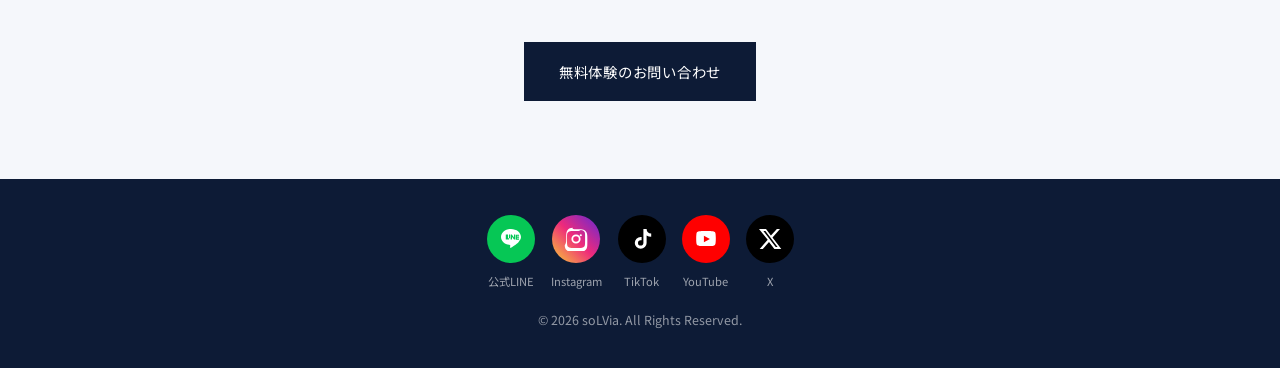
==== commit ae1113a1: "ロゴ追加" ====
--- a/about.html
+++ b/about.html
@@ -16,6 +16,7 @@
 <header>
   <div class="nav-wrap">
     <a href="index.html" class="brand">
+      <span role="img" aria-label="soLVia ロゴ" style="display:block;flex:0 0 auto;width:36px;height:36px;border-radius:8px;background:#fff url('assets/logo.JPG') no-repeat -22.8px -15.4px / 80.6px auto;"></span>
       <span class="brand-text">ソルビア　オンライン学習支援サービス</span>
     </a>
     <button class="menu-btn" id="menuBtn" aria-label="メニュー">☰</button>
--- a/style.css
+++ b/style.css
@@ -897,4 +897,319 @@
   font-size:.7rem;
   color:rgba(255,255,255,.6);
   white-space:nowrap;
+}
+
+/* =========================================
+   CONTACT FORM
+========================================= */
+.solvia-form{
+  background:var(--white);
+  border:1px solid var(--blue-pale);
+  padding:40px 36px;
+}
+.form-group{margin-bottom:28px;}
+.form-group:last-of-type{margin-bottom:0;}
+.form-label{
+  display:block;
+  font-weight:700;
+  font-size:.95rem;
+  color:var(--navy-deep);
+  margin-bottom:6px;
+}
+.form-label .required{
+  color:#e6483c;
+  font-size:.75rem;
+  font-weight:400;
+  margin-left:6px;
+}
+.form-help{
+  font-size:.82rem;
+  color:var(--text-soft);
+  margin-bottom:10px;
+  line-height:1.7;
+}
+.form-input,
+.form-select,
+.form-textarea{
+  width:100%;
+  padding:13px 16px;
+  border:1px solid var(--blue-pale);
+  background:var(--bg-light);
+  font-family:'Noto Sans JP',sans-serif;
+  font-size:.95rem;
+  color:var(--navy-deep);
+  transition:border-color .2s ease, background .2s ease;
+}
+.form-input:focus,
+.form-select:focus,
+.form-textarea:focus{
+  outline:none;
+  border-color:var(--sky);
+  background:var(--white);
+}
+.form-textarea{resize:vertical;min-height:110px;}
+
+.form-checkbox-grid{
+  display:flex;flex-wrap:wrap;gap:10px;
+}
+.form-checkbox-item{
+  display:flex;align-items:center;gap:8px;
+  border:1px solid var(--blue-pale);
+  padding:10px 16px;
+  cursor:pointer;
+  font-size:.88rem;
+  color:var(--navy-deep);
+  transition:border-color .2s ease, background .2s ease;
+}
+.form-checkbox-item:hover{border-color:var(--sky);}
+.form-checkbox-item input{accent-color:var(--sky);}
+.form-checkbox-item input:checked + span{font-weight:700;}
+.form-checkbox-item:has(input:checked){
+  border-color:var(--navy-mid);
+  background:var(--sky-pale);
+}
+
+.form-file{
+  border:2px dashed var(--blue-pale);
+  padding:28px 20px;
+  text-align:center;
+  background:var(--bg-light);
+  cursor:pointer;
+  transition:border-color .2s ease;
+}
+.form-file:hover{border-color:var(--sky);}
+.form-file input{display:none;}
+.form-file-label{
+  font-size:.9rem;color:var(--navy-mid);font-weight:700;
+}
+.form-file-note{font-size:.78rem;color:var(--text-soft);margin-top:6px;}
+.form-file-list{
+  margin-top:14px;font-size:.85rem;color:var(--navy-deep);text-align:left;
+}
+.form-file-list li{padding:4px 0;}
+
+.form-submit-btn{
+  display:inline-block;width:100%;
+  padding:16px 34px;
+  background:var(--navy-deep);color:var(--white);
+  border:1px solid var(--navy-deep);
+  font-family:'Noto Sans JP',sans-serif;font-size:.98rem;letter-spacing:.05em;
+  cursor:pointer;transition:background .25s ease,color .25s ease;
+}
+.form-submit-btn:hover{background:var(--sky);border-color:var(--sky);color:var(--navy-deep);}
+.form-submit-btn:disabled{opacity:.5;cursor:not-allowed;}
+
+.form-status{
+  margin-top:20px;
+  padding:16px 20px;
+  font-size:.9rem;
+  display:none;
+}
+.form-status.show{display:block;}
+.form-status.success{
+  background:var(--sky-pale);border-left:3px solid var(--navy-mid);color:var(--navy-deep);
+}
+.form-status.error{
+  background:#fdeceb;border-left:3px solid #e6483c;color:#a8332a;
+}
+
+@media (max-width:600px){
+  .solvia-form{padding:28px 20px;}
+}
+/* =========================================
+   CONTACT FORM: LINE写真送付の案内
+========================================= */
+.line-photo-notice{
+  display:flex;gap:16px;align-items:flex-start;
+  background:var(--sky-pale);
+  border-left:3px solid var(--navy-mid);
+  padding:20px 22px;
+}
+.line-photo-notice-icon{
+  flex:0 0 auto;
+  width:28px;height:28px;
+  color:var(--navy-mid);
+}
+.line-photo-notice-title{
+  font-weight:700;color:var(--navy-deep);
+  font-size:.92rem;margin-bottom:6px;
+}
+
+.video-embed {
+  position: relative;
+  width: 100%;
+  max-width: 800px;
+  margin: 0 auto;
+  aspect-ratio: 16 / 9;
+  border-radius: 8px;
+  overflow: hidden;
+}
+
+.video-embed iframe {
+  position: absolute;
+  top: 0;
+  left: 0;
+  width: 100%;
+  height: 100%;
+  border: 0;
+}
+
+/* ===== キャンペーンスプラッシュ(全画面) ===== */
+.campaign-splash {
+  position: fixed;
+  inset: 0;
+  z-index: 9999;
+  background: #fff;
+  display: flex;
+  align-items: center;
+  justify-content: center;
+  opacity: 0;
+  transform: scale(0.96);
+  transition: opacity 0.9s ease, transform 0.9s ease;
+  overflow: hidden;
+}
+
+.campaign-splash::before {
+  content: "";
+  position: absolute;
+  inset: 0;
+  background-image: url("assets/campaign-banner.jpg");
+  background-size: cover;
+  background-position: center;
+  filter: blur(30px) brightness(0.7);
+  transform: scale(1.15);
+  z-index: 0;
+}
+
+.campaign-splash.is-visible {
+  opacity: 1;
+  transform: scale(1);
+}
+
+.campaign-splash.is-hidden {
+  opacity: 0;
+  transform: scale(1.03);
+  pointer-events: none;
+}
+
+.campaign-splash-img {
+  position: relative;
+  z-index: 1;
+  max-width: 100%;
+  max-height: 92%;
+  width: auto;
+  height: auto;
+  object-fit: contain;
+  cursor: pointer;
+  box-shadow: 0 8px 40px rgba(0,0,0,0.3);
+  border-radius: 8px;
+}
+
+/* ===== 常設バナー(画面下部) ===== */
+.campaign-banner {
+  position: fixed;
+  left: 0;
+  right: 0;
+  bottom: 0;
+  z-index: 9000;
+  background: linear-gradient(90deg, #1a4fa0, #2a6fd6);
+  color: #fff;
+  display: flex;
+  align-items: center;
+  justify-content: center;
+  gap: 16px;
+  padding: 12px 48px 12px 16px;
+  box-shadow: 0 -2px 10px rgba(0,0,0,0.15);
+  transform: translateY(0);
+  transition: transform 0.4s ease;
+}
+
+.campaign-banner.is-hidden {
+  transform: translateY(100%);
+}
+
+.campaign-banner-link {
+  display: flex;
+  align-items: center;
+  gap: 16px;
+  flex-wrap: wrap;
+  justify-content: center;
+  color: #fff;
+  text-decoration: none;
+}
+
+.campaign-banner-text {
+  font-size: 0.95rem;
+}
+
+.campaign-banner-cta {
+  background: #fff;
+  color: #1a4fa0;
+  padding: 6px 16px;
+  border-radius: 999px;
+  font-weight: 700;
+  font-size: 0.85rem;
+  white-space: nowrap;
+}
+
+.campaign-banner-close {
+  position: absolute;
+  right: 12px;
+  top: 50%;
+  transform: translateY(-50%);
+  width: 28px;
+  height: 28px;
+  border-radius: 50%;
+  border: none;
+  background: rgba(255,255,255,0.2);
+  color: #fff;
+  cursor: pointer;
+}
+
+@media (max-width: 600px) {
+  .campaign-banner-text { font-size: 0.8rem; }
+  .campaign-banner-cta { font-size: 0.75rem; padding: 5px 12px; }
+}
+
+/* ===== キャンペーン再表示ボタン ===== */
+/* ===== キャンペーン再表示ボタン ===== */
+button.campaign-reopen-btn {
+  all: unset;
+  box-sizing: border-box;
+  position: fixed !important;
+  right: 16px !important;
+  bottom: 76px !important;
+  z-index: 8500 !important;
+  display: flex !important;
+  flex-direction: row !important;
+  align-items: center !important;
+  gap: 8px !important;
+  width: auto !important;
+  height: 44px !important;
+  padding: 0 16px 0 12px !important;
+  border-radius: 999px !important;
+  background: #1a4fa0 !important;
+  cursor: pointer !important;
+  box-shadow: 0 4px 14px rgba(0,0,0,0.3) !important;
+  animation: campaignPulse 2.2s ease-in-out infinite;
+}
+
+button.campaign-reopen-btn .campaign-reopen-icon {
+  font-size: 18px !important;
+  line-height: 1 !important;
+  flex-shrink: 0 !important;
+}
+
+button.campaign-reopen-btn .campaign-reopen-text {
+  display: inline-block !important;
+  font-size: 12px !important;
+  font-weight: 700 !important;
+  line-height: 1.2 !important;
+  color: #ffffff !important;
+  white-space: nowrap !important;
+}
+
+@keyframes campaignPulse {
+  0%, 100% { transform: scale(1); }
+  50% { transform: scale(1.06); }
 }
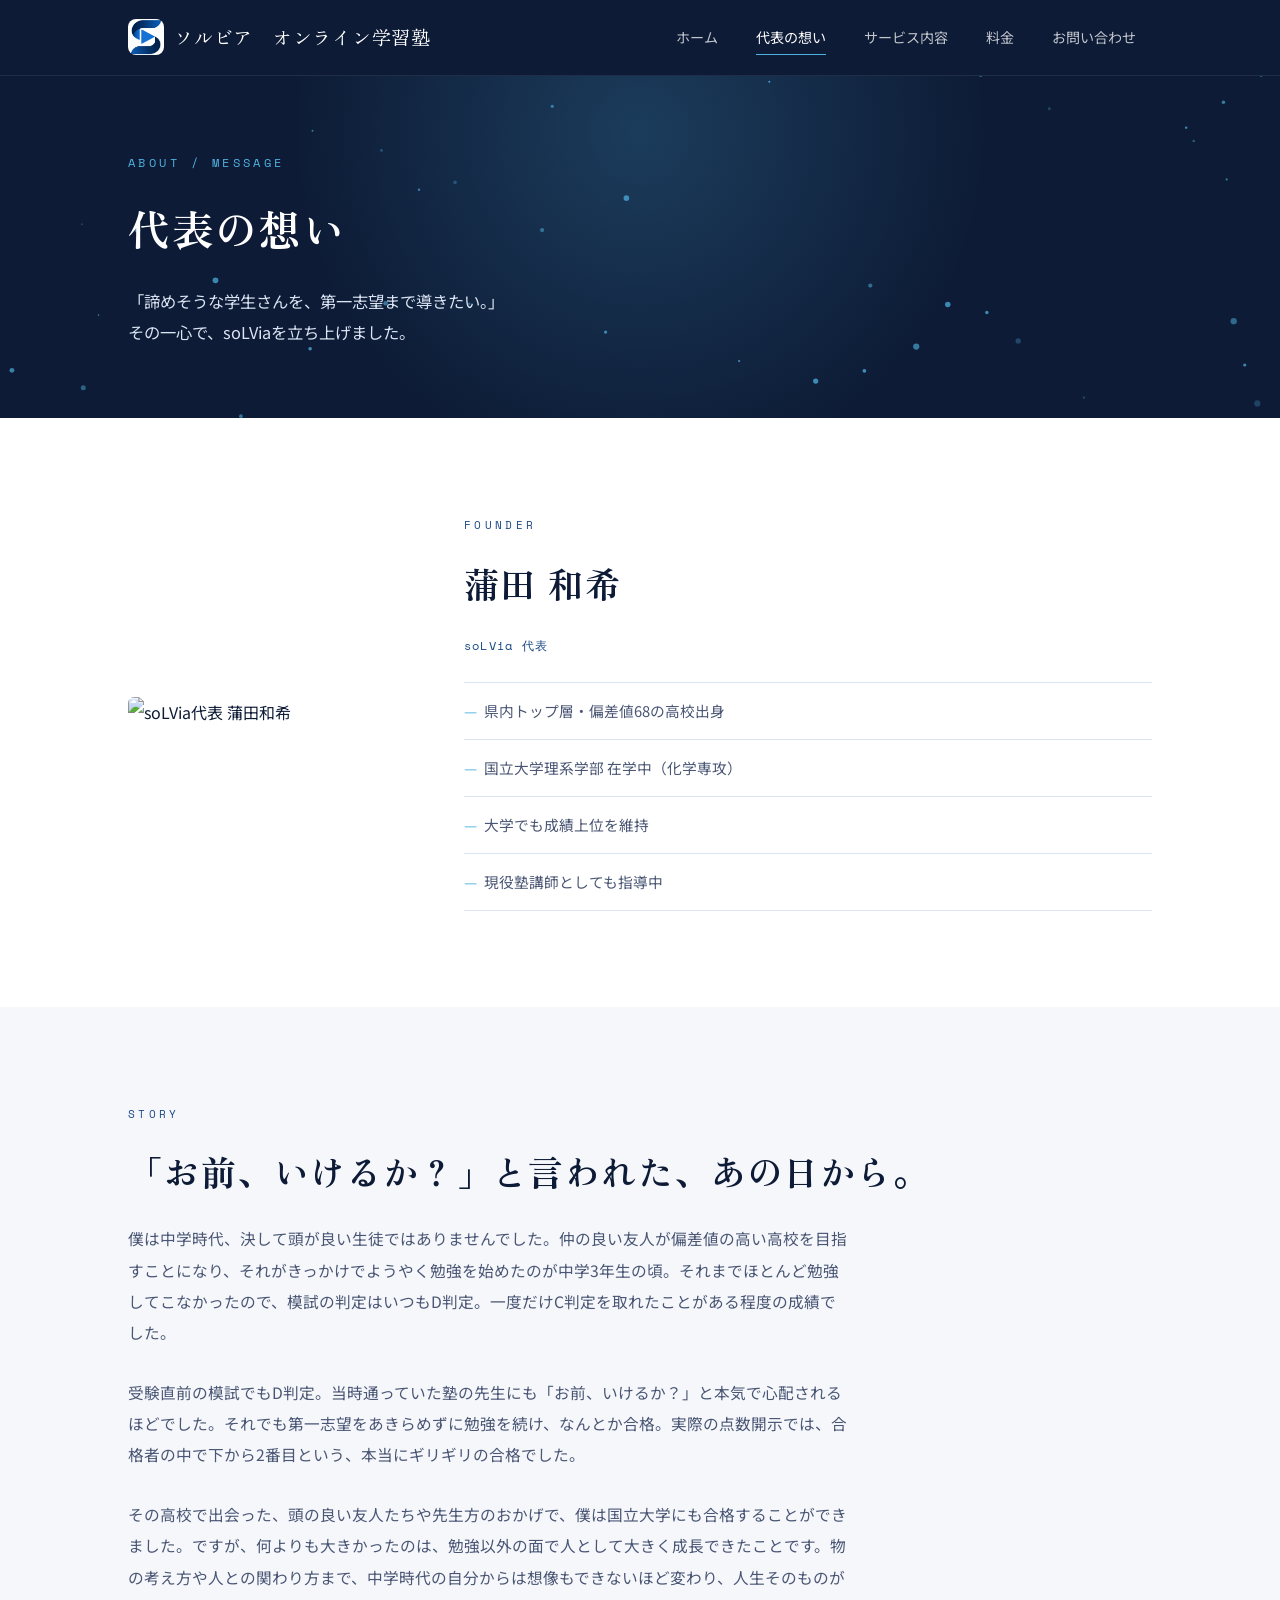
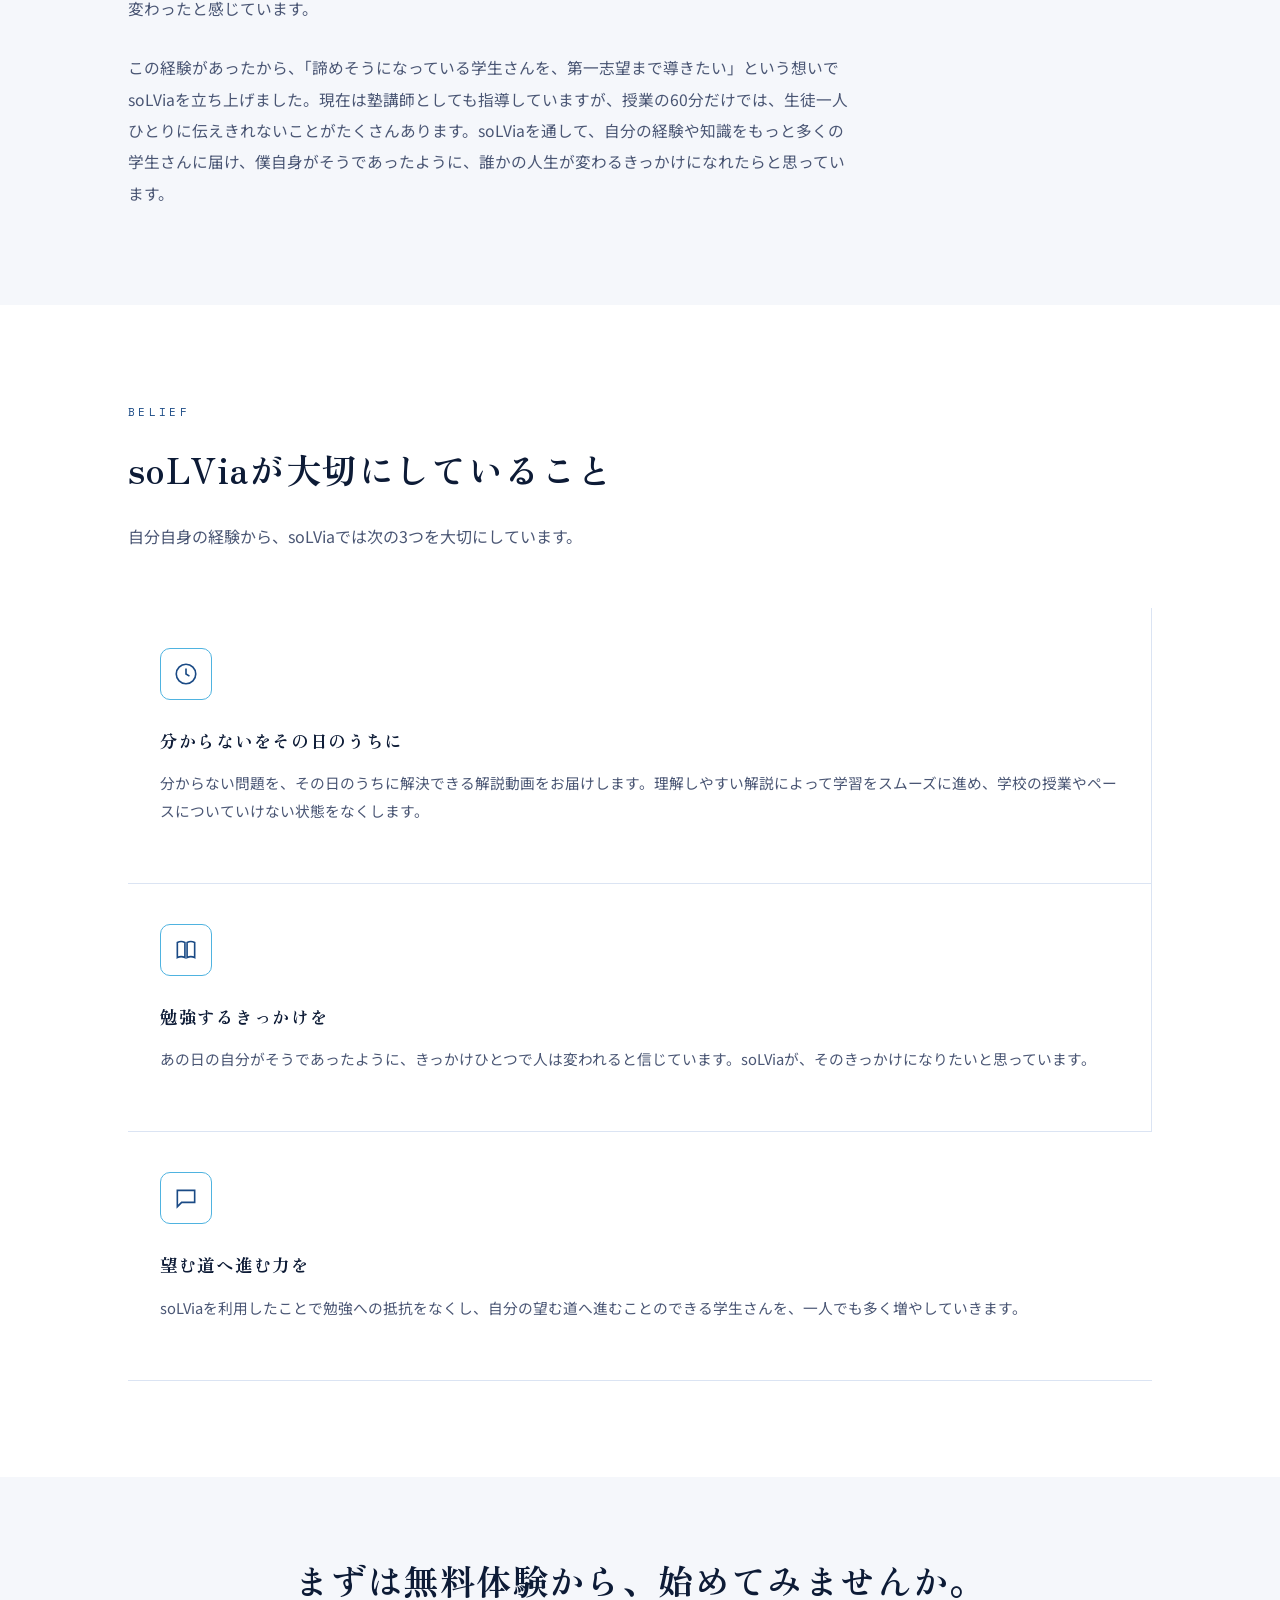
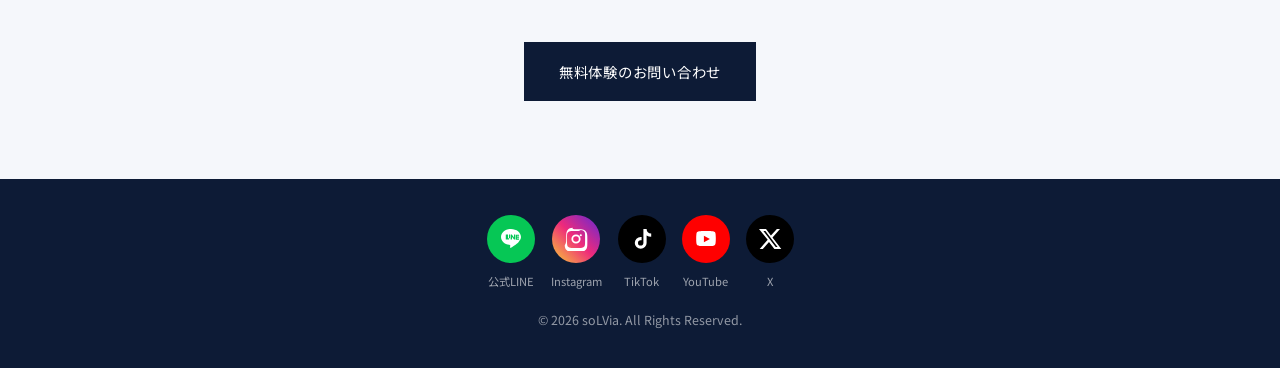
==== commit 12187a84: "サービス変更" ====
--- a/about.html
+++ b/about.html
@@ -17,7 +17,7 @@
   <div class="nav-wrap">
     <a href="index.html" class="brand">
       <span role="img" aria-label="soLVia ロゴ" style="display:block;flex:0 0 auto;width:36px;height:36px;border-radius:8px;background:#fff url('assets/logo.JPG') no-repeat -22.8px -15.4px / 80.6px auto;"></span>
-      <span class="brand-text">ソルビア　オンライン学習支援サービス</span>
+      <span class="brand-text">ソルビア　オンライン学習塾</span>
     </a>
     <button class="menu-btn" id="menuBtn" aria-label="メニュー">☰</button>
     <nav>
--- a/style.css
+++ b/style.css
@@ -1212,4 +1212,13 @@
 @keyframes campaignPulse {
   0%, 100% { transform: scale(1); }
   50% { transform: scale(1.06); }
+}
+
+.nb {
+  display: inline-block;
+  white-space: nowrap;
+}
+
+h1 {
+  font-size: clamp(1.6rem, 5vw, 3rem);
 }
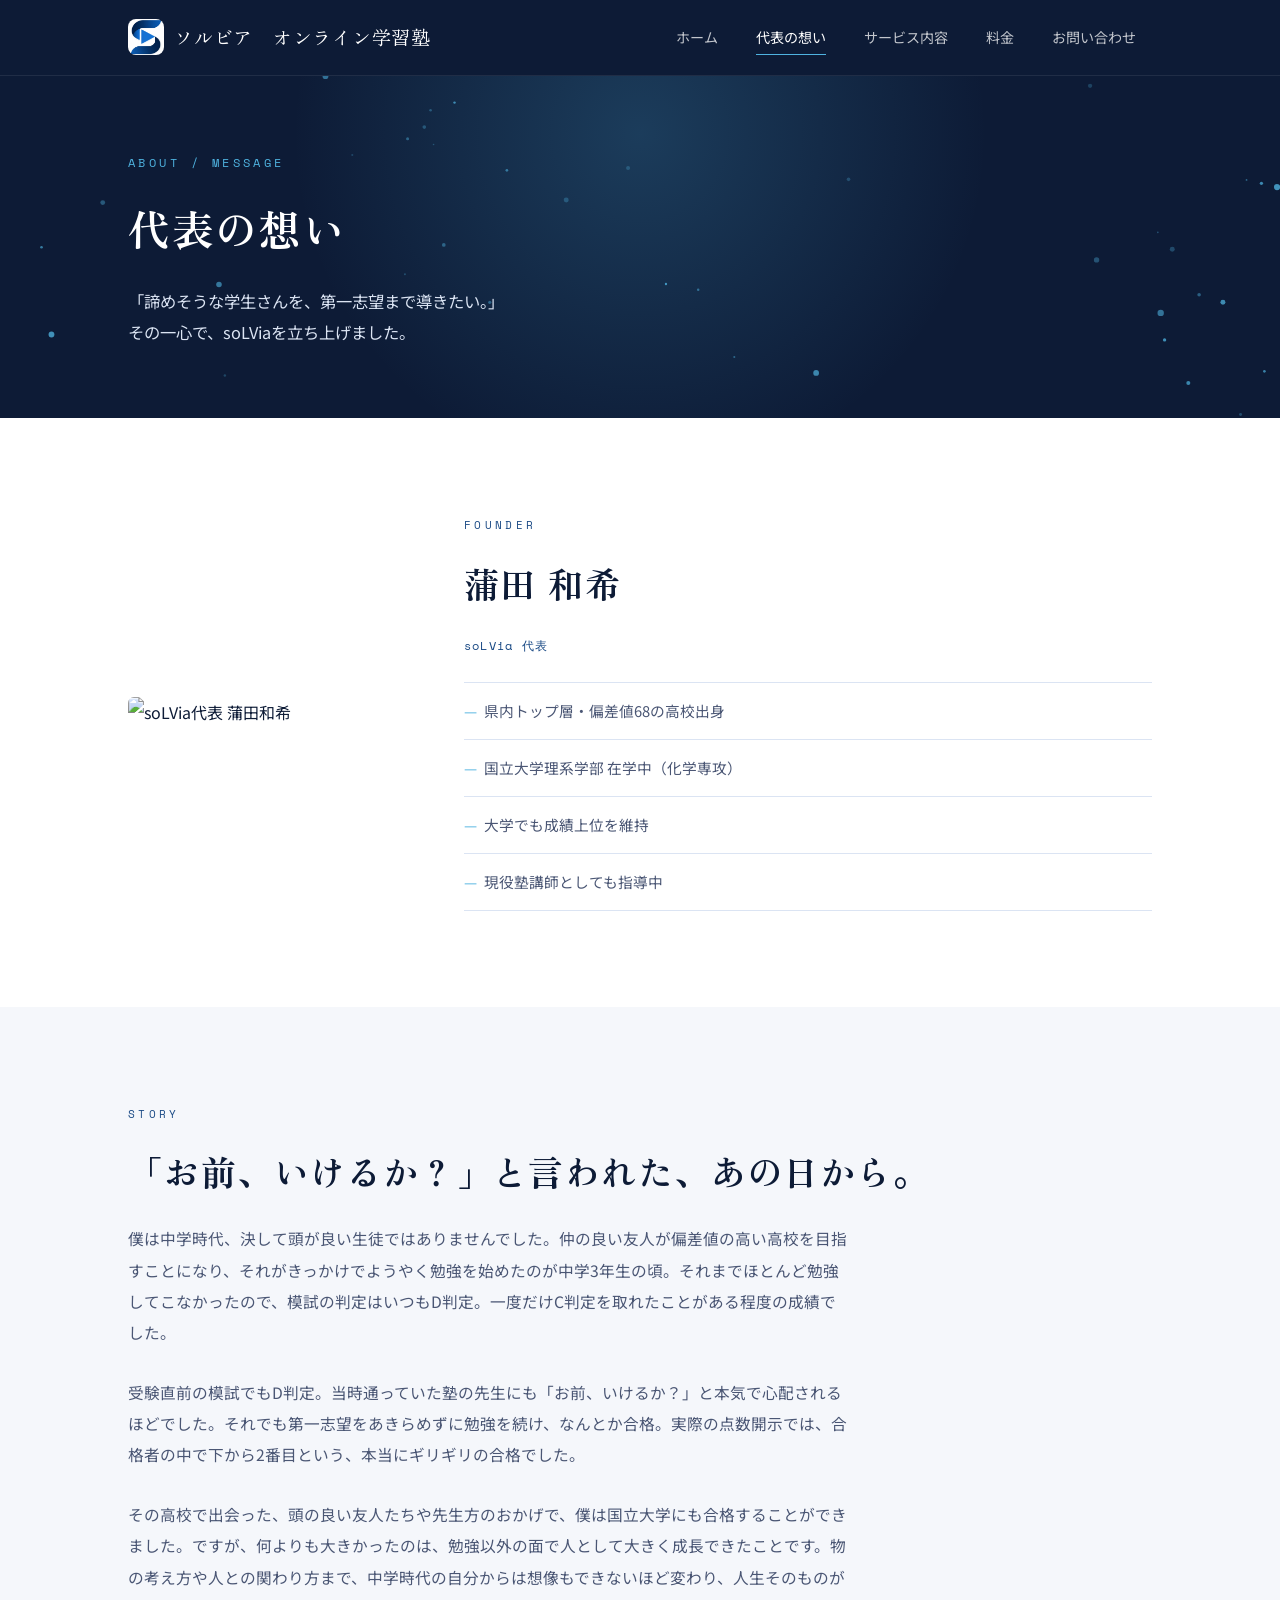
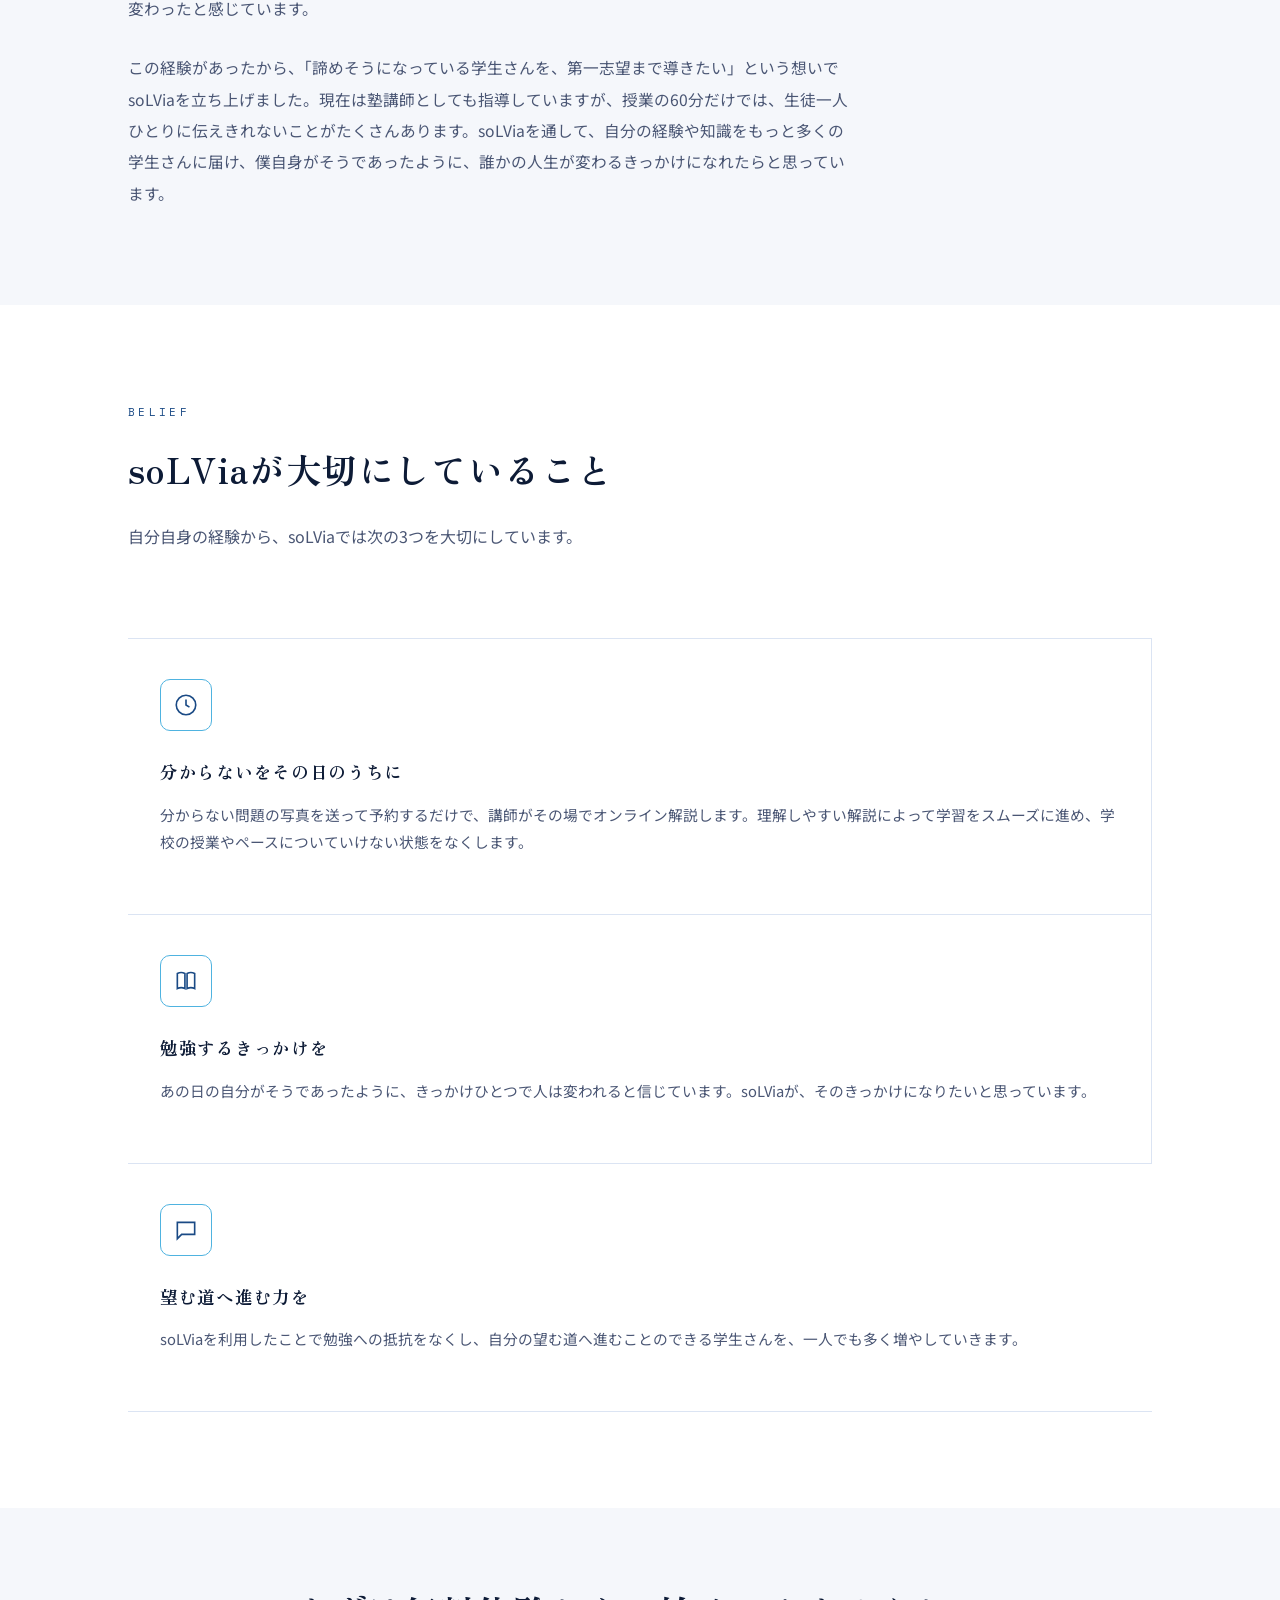
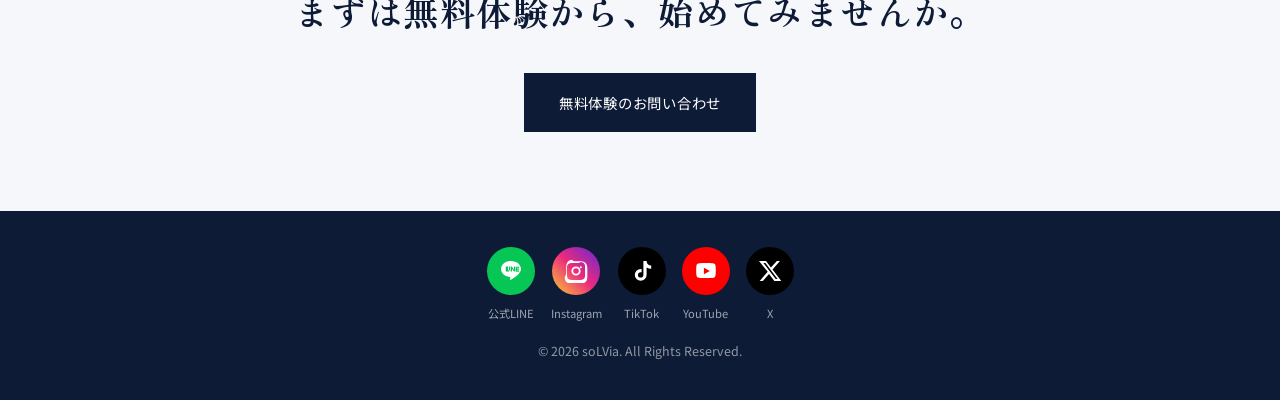
==== commit b7483193: "詳細修正" ====
--- a/about.html
+++ b/about.html
@@ -91,13 +91,13 @@
       <p class="desc">
         自分自身の経験から、soLViaでは次の3つを大切にしています。
       </p>
-
+　　　　　　<div class="about-features"></div>
               <div class="about-feature" style="cursor:default;">
           <span class="about-icon" aria-hidden="true">
             <svg viewBox="0 0 24 24" fill="none" stroke="currentColor" stroke-width="1.5"><circle cx="12" cy="12" r="9"/><path d="M12 7v5l3.2 2"/></svg>
           </span>
           <h3>分からないをその日のうちに</h3>
-          <p>分からない問題を、その日のうちに解決できる解説動画をお届けします。理解しやすい解説によって学習をスムーズに進め、学校の授業やペースについていけない状態をなくします。</p>
+          <p>分からない問題の写真を送って予約するだけで、講師がその場でオンライン解説します。理解しやすい解説によって学習をスムーズに進め、学校の授業やペースについていけない状態をなくします。</p>
         </div>
 
         <div class="about-feature" style="cursor:default;">
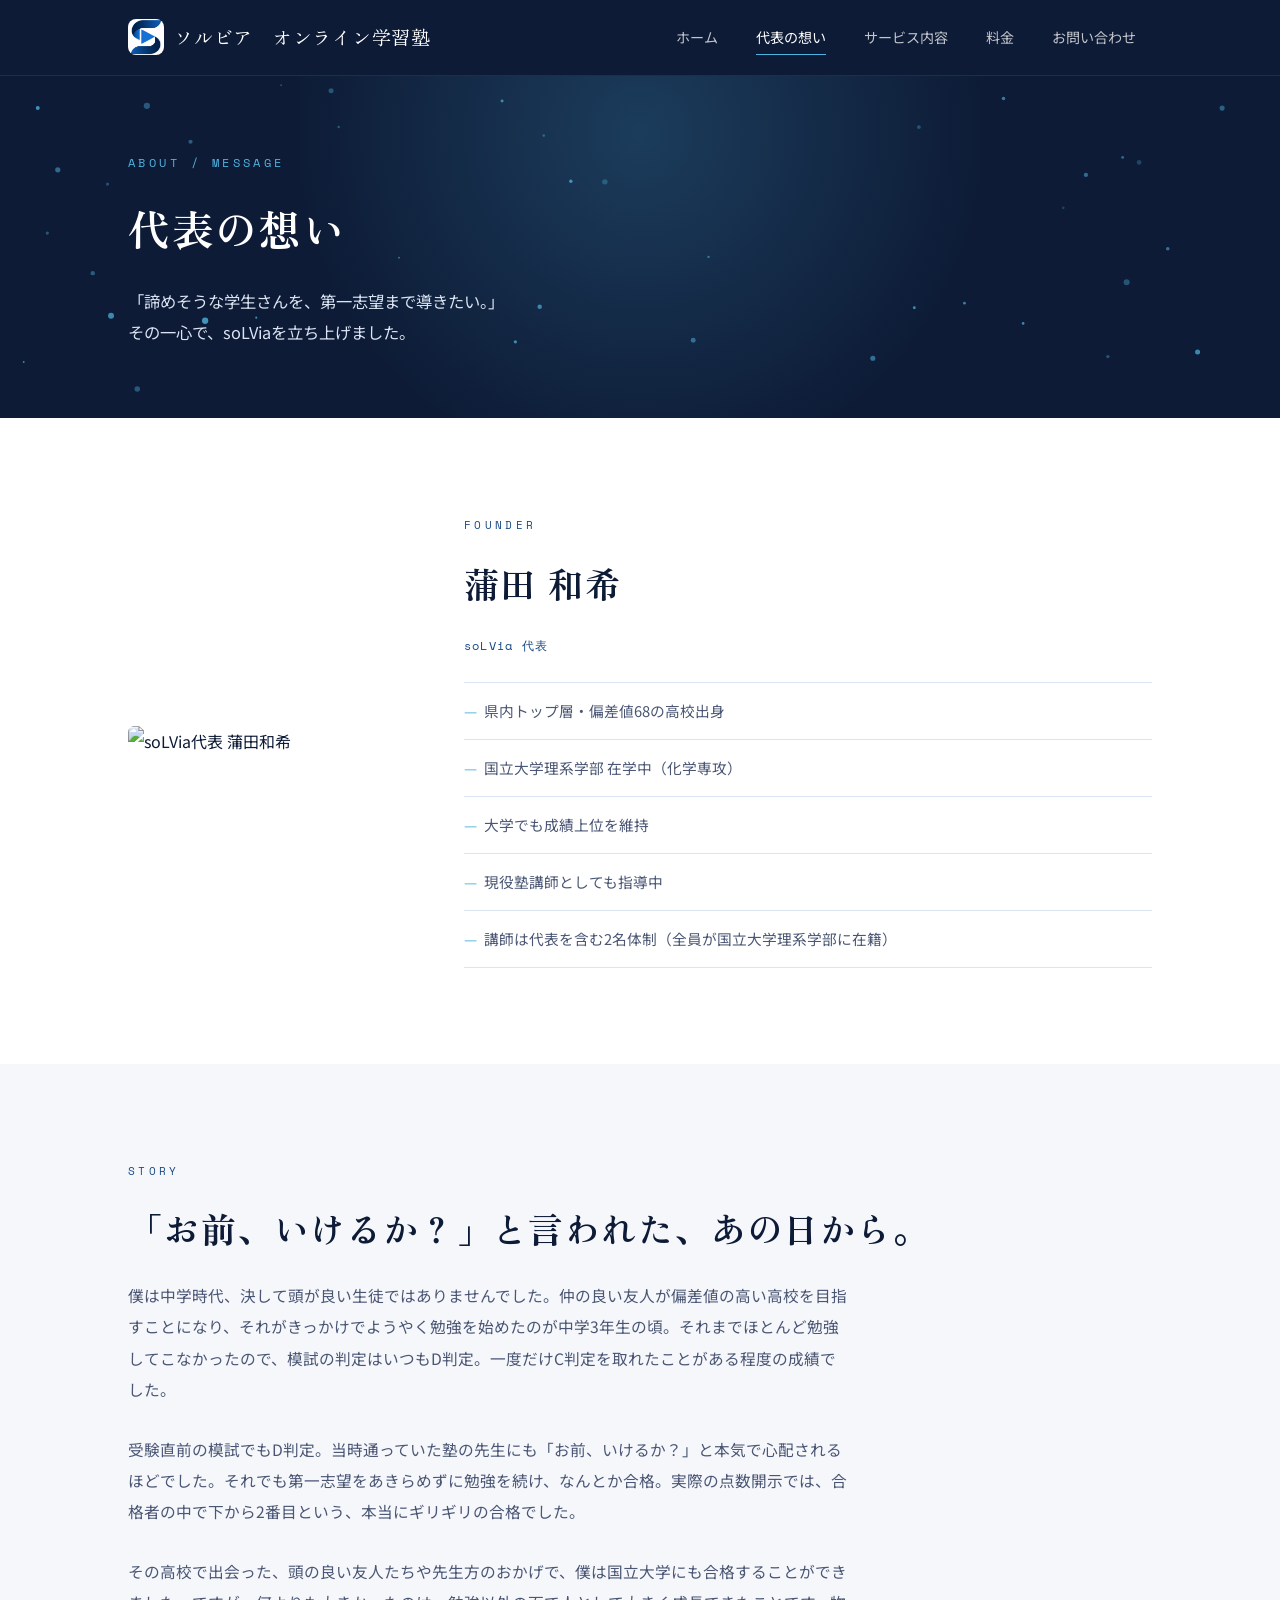
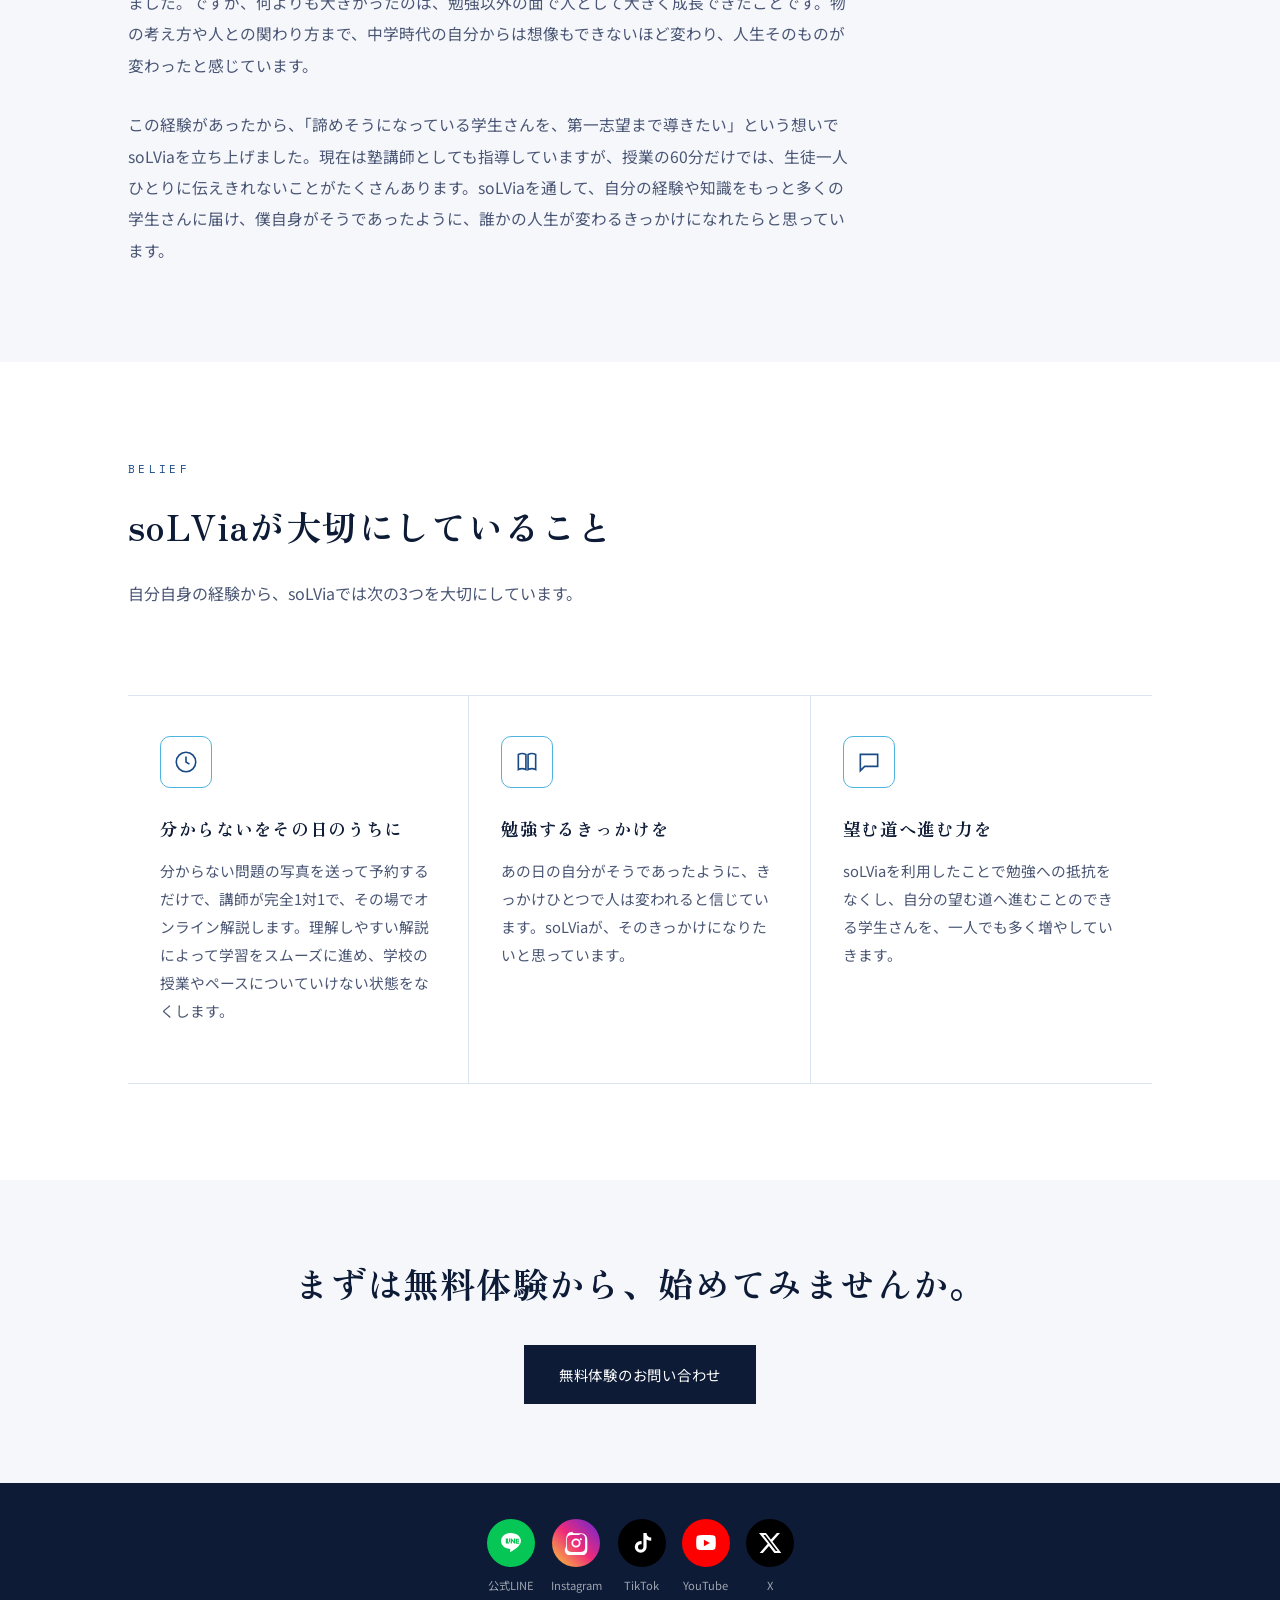
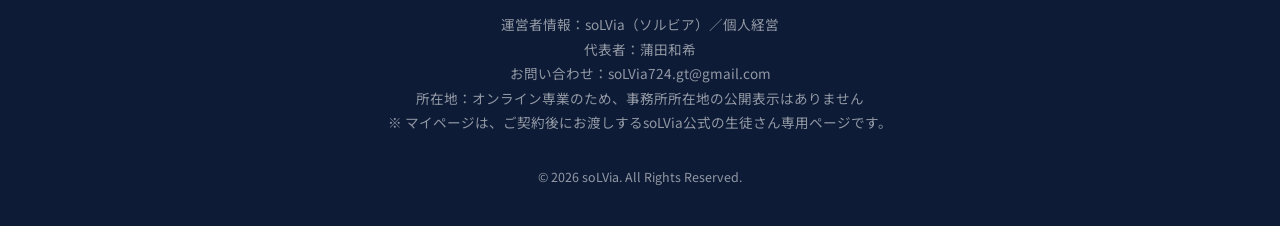
==== commit 7b3e53e7: "全ページ修正" ====
--- a/about.html
+++ b/about.html
@@ -56,6 +56,7 @@
             <li>国立大学理系学部 在学中（化学専攻）</li>
             <li>大学でも成績上位を維持</li>
             <li>現役塾講師としても指導中</li>
+            <li>講師は代表を含む2名体制（全員が国立大学理系学部に在籍）</li>
           </ul>
         </div>
       </div>
@@ -91,13 +92,13 @@
       <p class="desc">
         自分自身の経験から、soLViaでは次の3つを大切にしています。
       </p>
-　　　　　　<div class="about-features"></div>
+　　　　　　<div class="about-features">
               <div class="about-feature" style="cursor:default;">
           <span class="about-icon" aria-hidden="true">
             <svg viewBox="0 0 24 24" fill="none" stroke="currentColor" stroke-width="1.5"><circle cx="12" cy="12" r="9"/><path d="M12 7v5l3.2 2"/></svg>
           </span>
           <h3>分からないをその日のうちに</h3>
-          <p>分からない問題の写真を送って予約するだけで、講師がその場でオンライン解説します。理解しやすい解説によって学習をスムーズに進め、学校の授業やペースについていけない状態をなくします。</p>
+          <p>分からない問題の写真を送って予約するだけで、講師が完全1対1で、その場でオンライン解説します。理解しやすい解説によって学習をスムーズに進め、学校の授業やペースについていけない状態をなくします。</p>
         </div>
 
         <div class="about-feature" style="cursor:default;">
@@ -164,7 +165,15 @@
         </a>
         <span class="social-item-label">X</span>
       </div>
-    </div>© 2026 soLVia. All Rights Reserved.</div>
+    </div>
+    <div style="margin:0 0 16px;font-size:.85rem;line-height:1.8;">
+      運営者情報：soLVia（ソルビア）／個人経営<br>
+      代表者：蒲田和希<br>
+      お問い合わせ：<a href="mailto:soLVia724.gt@gmail.com">soLVia724.gt@gmail.com</a><br>
+      所在地：オンライン専業のため、事務所所在地の公開表示はありません<br>
+      ※ マイページは、ご契約後にお渡しするsoLVia公式の生徒さん専用ページです。
+    </div>
+    <div>© 2026 soLVia. All Rights Reserved.</div>
   </div>
 </footer>
 
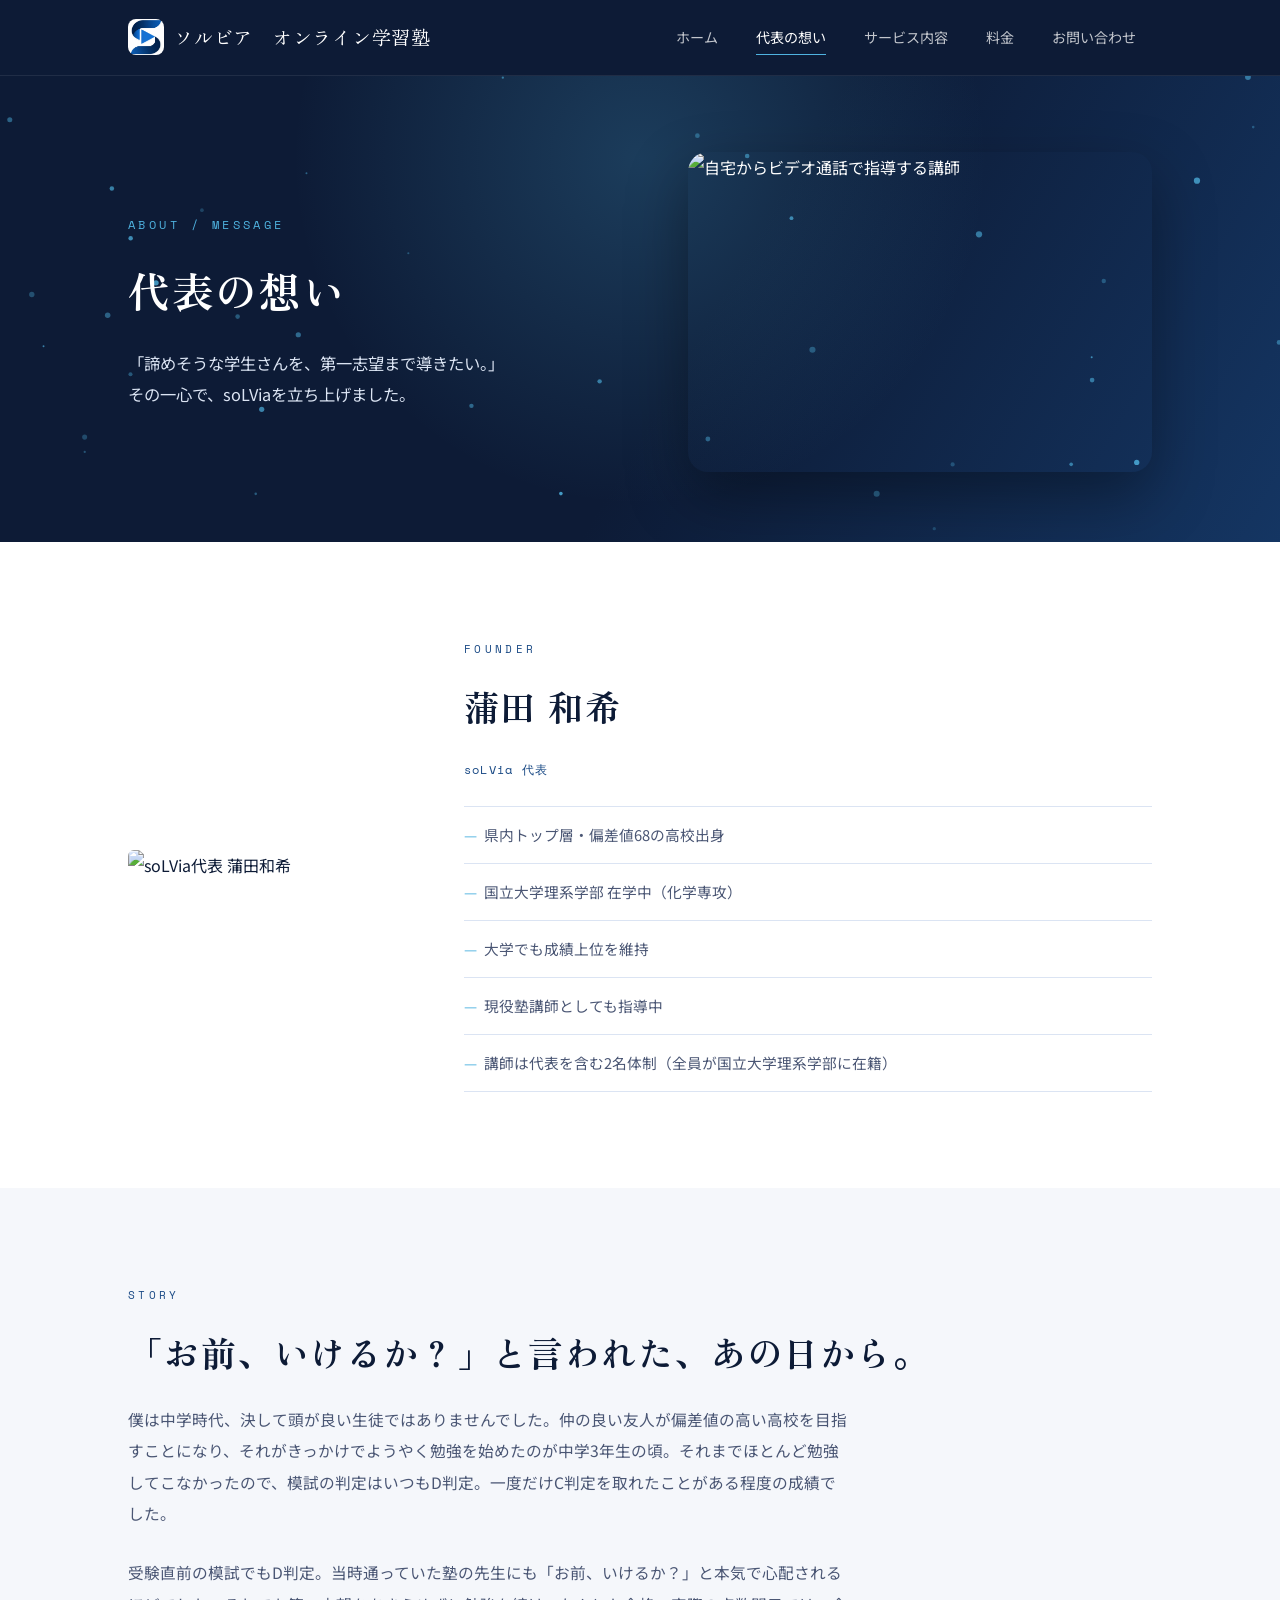
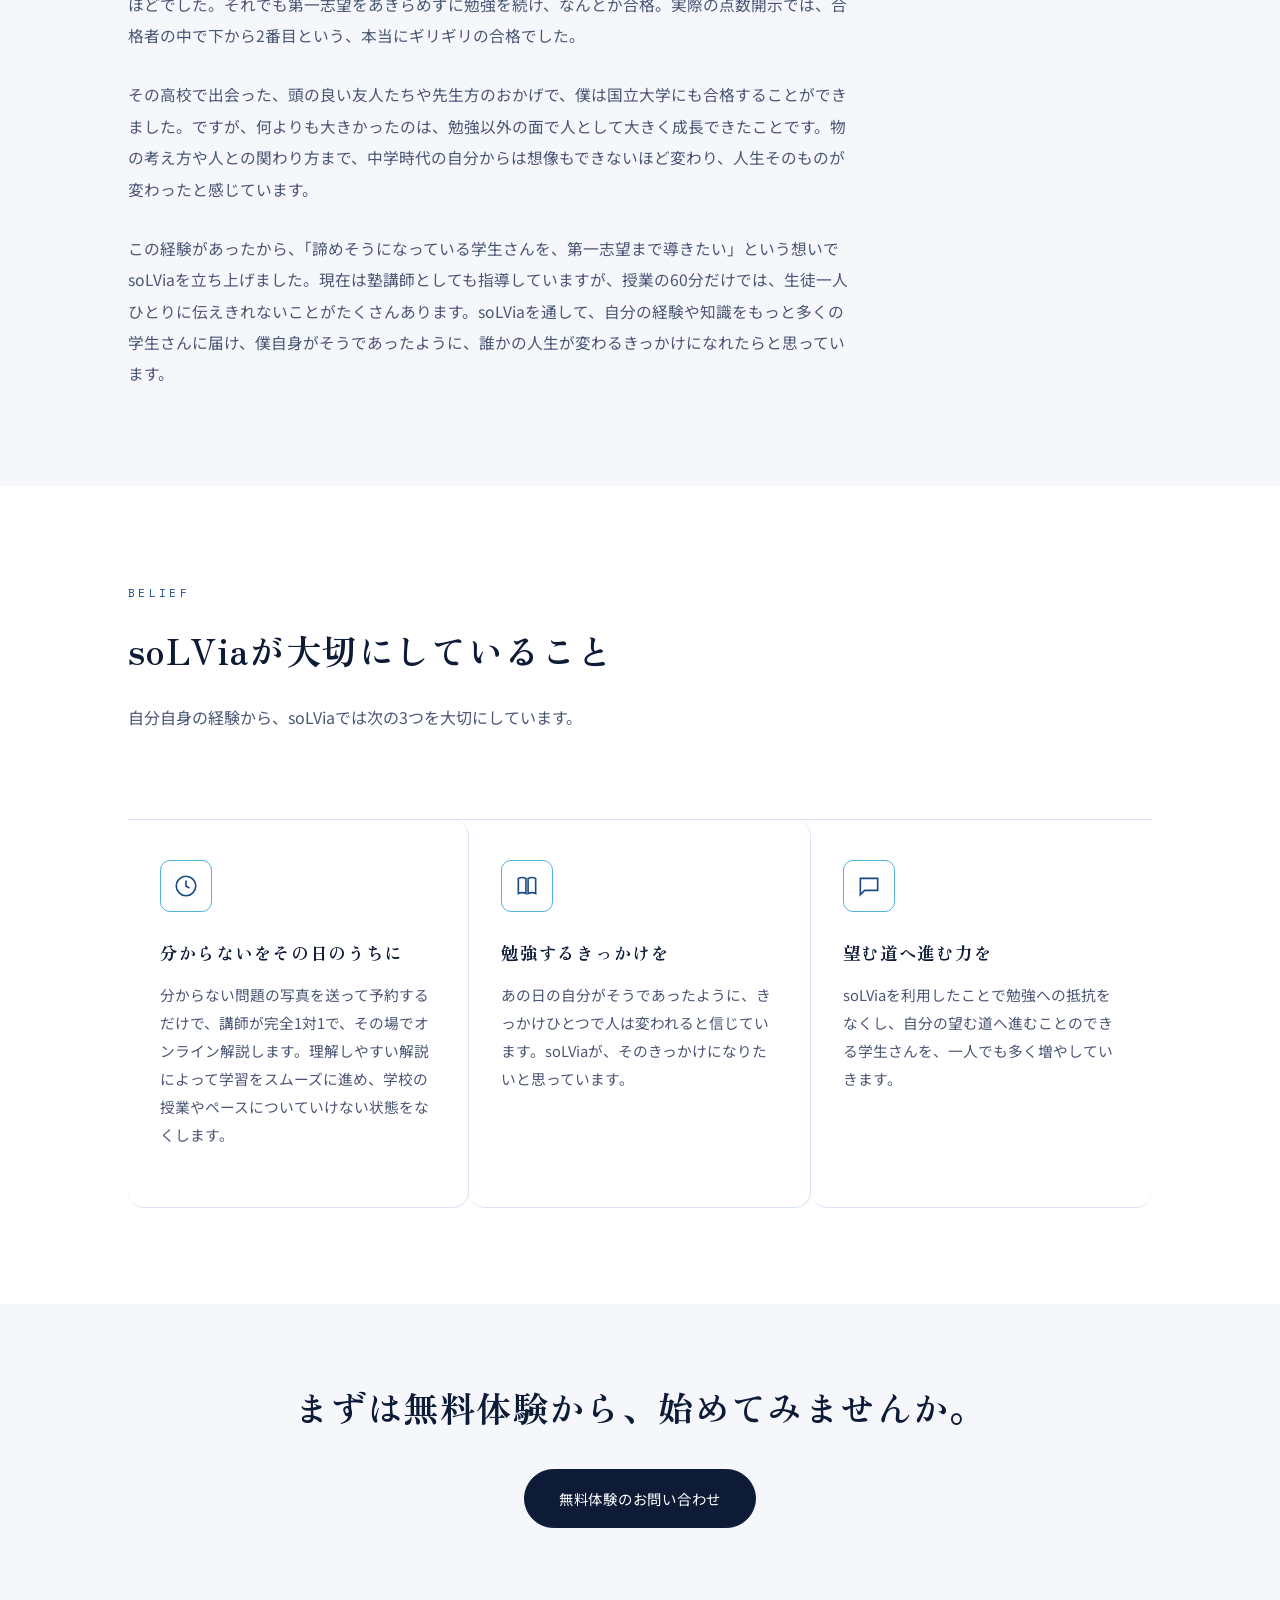
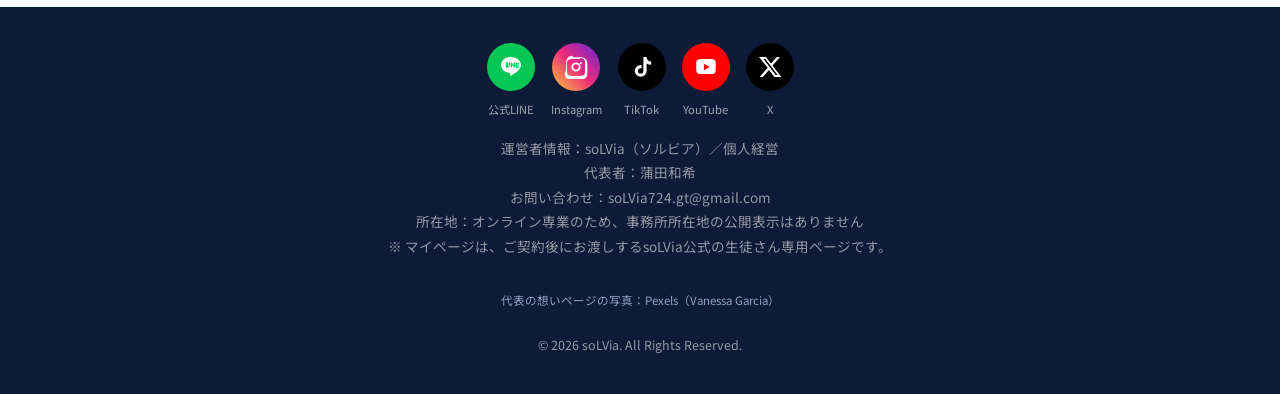
==== commit 8484040b: "イメージ画像挿入" ====
--- a/about.html
+++ b/about.html
@@ -11,7 +11,7 @@
 <link href="https://fonts.googleapis.com/css2?family=Zen+Old+Mincho:wght@500;700&family=Noto+Serif+JP:wght@500;700&family=Noto+Sans+JP:wght@300;400;500;700&family=Space+Mono&display=swap" rel="stylesheet">
 <link rel="stylesheet" href="style.css">
 </head>
-<body>
+<body class="page-v2">
 
 <header>
   <div class="nav-wrap">
@@ -34,10 +34,15 @@
 
 <main>
   <div class="hero compact">
-    <div class="wrap">
+    <div class="wrap hero-layout">
+      <div class="hero-main">
       <div class="hero-eyebrow">ABOUT / MESSAGE</div>
       <h1>代表の想い</h1>
       <p class="lead">「諦めそうな学生さんを、第一志望まで導きたい。」<br>その一心で、soLViaを立ち上げました。</p>
+    </div>
+      <div class="hero-media">
+        <img class="hero-photo" src="https://images.pexels.com/photos/6325984/pexels-photo-6325984.jpeg?auto=compress&w=1260&h=750&dpr=1" alt="自宅からビデオ通話で指導する講師" fetchpriority="high">
+      </div>
     </div>
   </div>
 
@@ -173,10 +178,14 @@
       所在地：オンライン専業のため、事務所所在地の公開表示はありません<br>
       ※ マイページは、ご契約後にお渡しするsoLVia公式の生徒さん専用ページです。
     </div>
+    <div style="font-size:.72rem;color:#8fa0c2;margin-bottom:6px;">代表の想いページの写真：Pexels（Vanessa Garcia）</div>
     <div>© 2026 soLVia. All Rights Reserved.</div>
   </div>
 </footer>
 
 <script src="script.js"></script>
+<script>
+(function(){var sel='.price-card,.material-card,.about-feature,.stat-card,.cycle-step,.callout-box,.section-photo,.founder-profile';var els=[].slice.call(document.querySelectorAll(sel));for(var i=0;i<els.length;i++){els[i].classList.add('reveal');}if(!('IntersectionObserver' in window)){for(var j=0;j<els.length;j++){els[j].classList.add('in');}return;}var io=new IntersectionObserver(function(es){es.forEach(function(en){if(en.isIntersecting){en.target.classList.add('in');io.unobserve(en.target);}});},{threshold:.12});els.forEach(function(e){io.observe(e);});})();
+</script>
 </body>
 </html>
--- a/style.css
+++ b/style.css
@@ -1221,4 +1221,86 @@
 
 h1 {
   font-size: clamp(1.6rem, 5vw, 3rem);
-}+}
+/* ============================================================
+   Design v2（トップページ専用）2026-11-08
+   body.page-home のときだけ有効。他のページには影響しません。
+   ============================================================ */
+.page-home .hero{
+  background:linear-gradient(120deg,var(--navy-deep) 55%,var(--navy-mid) 135%);
+  padding:84px 0 76px;
+}
+.hero-layout{display:grid;grid-template-columns:1.05fr .95fr;gap:48px;align-items:center;}
+.hero-media{position:relative;}
+.hero-photo{width:100%;height:520px;object-fit:cover;border-radius:20px;box-shadow:0 24px 60px rgba(0,0,0,.35);display:block;}
+.hero-badge-card{
+  position:absolute;left:-18px;bottom:22px;background:var(--white);color:var(--navy-deep);
+  border-radius:14px;padding:14px 18px;box-shadow:0 16px 40px rgba(13,27,54,.28);line-height:1.5;
+}
+.hero-badge-card strong{display:block;font-size:1.05rem;color:var(--navy-mid);}
+.hero-badge-card span{font-size:.8rem;color:var(--text-soft);}
+.page-home .btn{border-radius:999px;}
+.page-home .btn-solid{box-shadow:0 10px 26px rgba(79,179,224,.45);}
+
+.stats-band{background:var(--white);border-bottom:1px solid #e6ebf5;}
+.stats-grid{display:grid;grid-template-columns:repeat(4,1fr);gap:24px;padding:36px 0;}
+.stat-item{text-align:center;}
+.stat-num{
+  display:block;font-family:'Zen Old Mincho','Noto Serif JP',serif;
+  font-size:clamp(1.5rem,3vw,2.1rem);font-weight:700;color:var(--navy-mid);line-height:1.4;
+}
+.stat-cap{display:block;margin-top:4px;font-size:.8rem;color:var(--text-soft);}
+
+.section-photo{margin:0 0 48px;}
+.section-photo img{
+  width:100%;height:380px;object-fit:cover;border-radius:18px;display:block;
+  box-shadow:0 18px 44px rgba(13,27,54,.14);
+}
+.photo-credit{font-size:.7rem;color:#9aa5bd;margin-top:8px;text-align:right;}
+
+.founder-mini{
+  display:grid;grid-template-columns:220px 1fr;gap:36px;align-items:center;
+  background:var(--sky-pale);border-radius:20px;padding:36px;
+}
+.founder-mini img{width:100%;height:260px;object-fit:cover;border-radius:14px;display:block;}
+.founder-mini h3{font-size:1.3rem;margin-bottom:10px;}
+.founder-mini p{color:var(--text-soft);font-size:.95rem;}
+
+.page-home .about-feature{border-radius:16px;}
+.page-home .material-card{border-radius:16px;box-shadow:0 8px 24px rgba(13,27,54,.07);}
+.page-home .price-card{border-radius:18px;}
+.page-home .faq-item{border-radius:14px;}
+
+.reveal{opacity:0;transform:translateY(18px);transition:opacity .7s ease,transform .7s ease;}
+.reveal.in{opacity:1;transform:none;}
+@media (prefers-reduced-motion: reduce){
+  .reveal{opacity:1;transform:none;transition:none;}
+}
+
+@media (max-width:860px){
+  .page-home .hero{padding:64px 0 56px;}
+  .hero-layout{grid-template-columns:1fr;gap:32px;}
+  .hero-photo{height:320px;}
+  .hero-badge-card{left:12px;bottom:12px;}
+  .stats-grid{grid-template-columns:1fr 1fr;gap:20px;padding:28px 0;}
+  .section-photo img{height:240px;}
+  .founder-mini{grid-template-columns:1fr;padding:26px;gap:22px;}
+  .founder-mini img{height:240px;}
+}
+
+/* ============================================================
+   Design v2（下層ページ共通）2026-11-08
+   body.page-v2 のページ（service/price/about/contact）に適用
+   ============================================================ */
+.page-v2 .hero{background:linear-gradient(120deg,var(--navy-deep) 55%,var(--navy-mid) 135%);}
+.hero.compact .hero-photo{height:320px;}
+.page-v2 .btn{border-radius:999px;}
+.page-v2 .btn-solid{box-shadow:0 10px 26px rgba(79,179,224,.45);}
+.page-v2 .price-card{border-radius:18px;}
+.page-v2 .material-card{border-radius:16px;box-shadow:0 8px 24px rgba(13,27,54,.07);}
+.page-v2 .stat-card{border-radius:16px;}
+.page-v2 .about-feature{border-radius:16px;}
+.page-v2 .callout-box{border-radius:16px;}
+@media (max-width:860px){
+  .hero.compact .hero-photo{height:240px;}
+}
